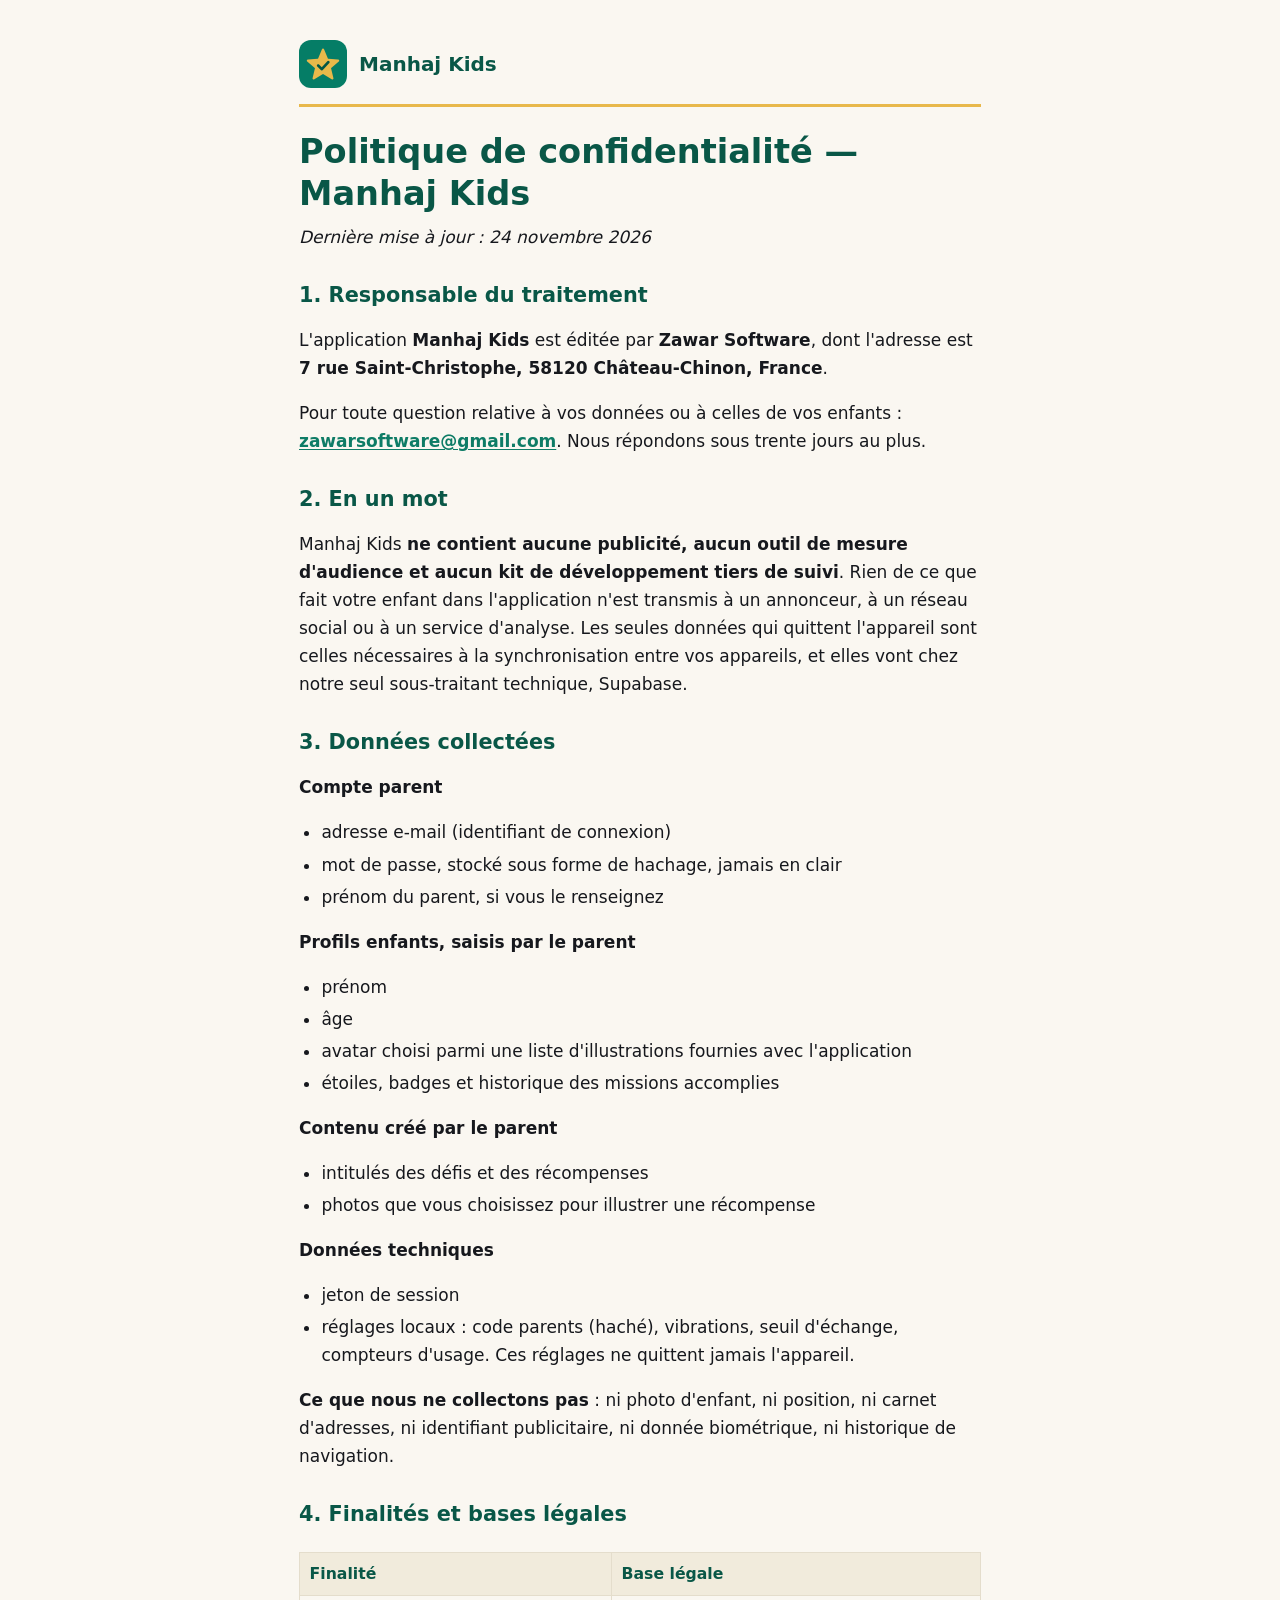
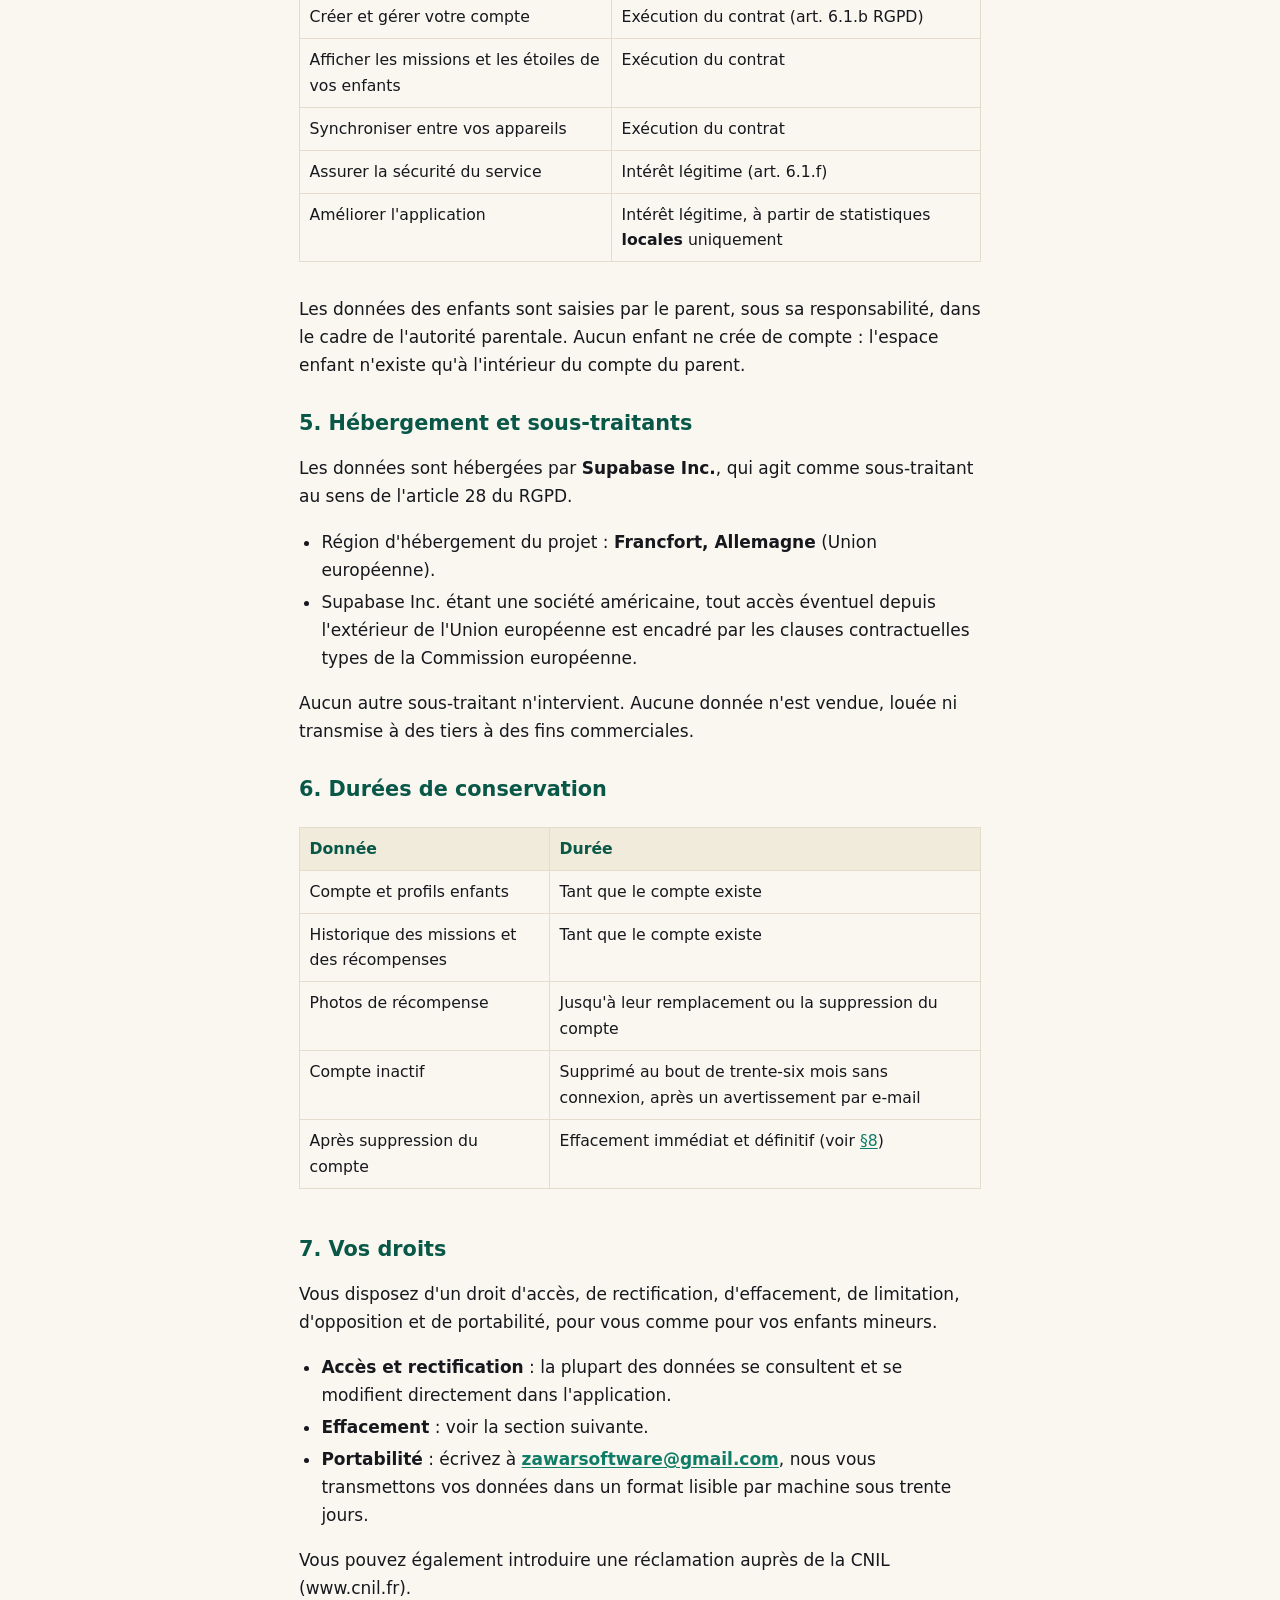
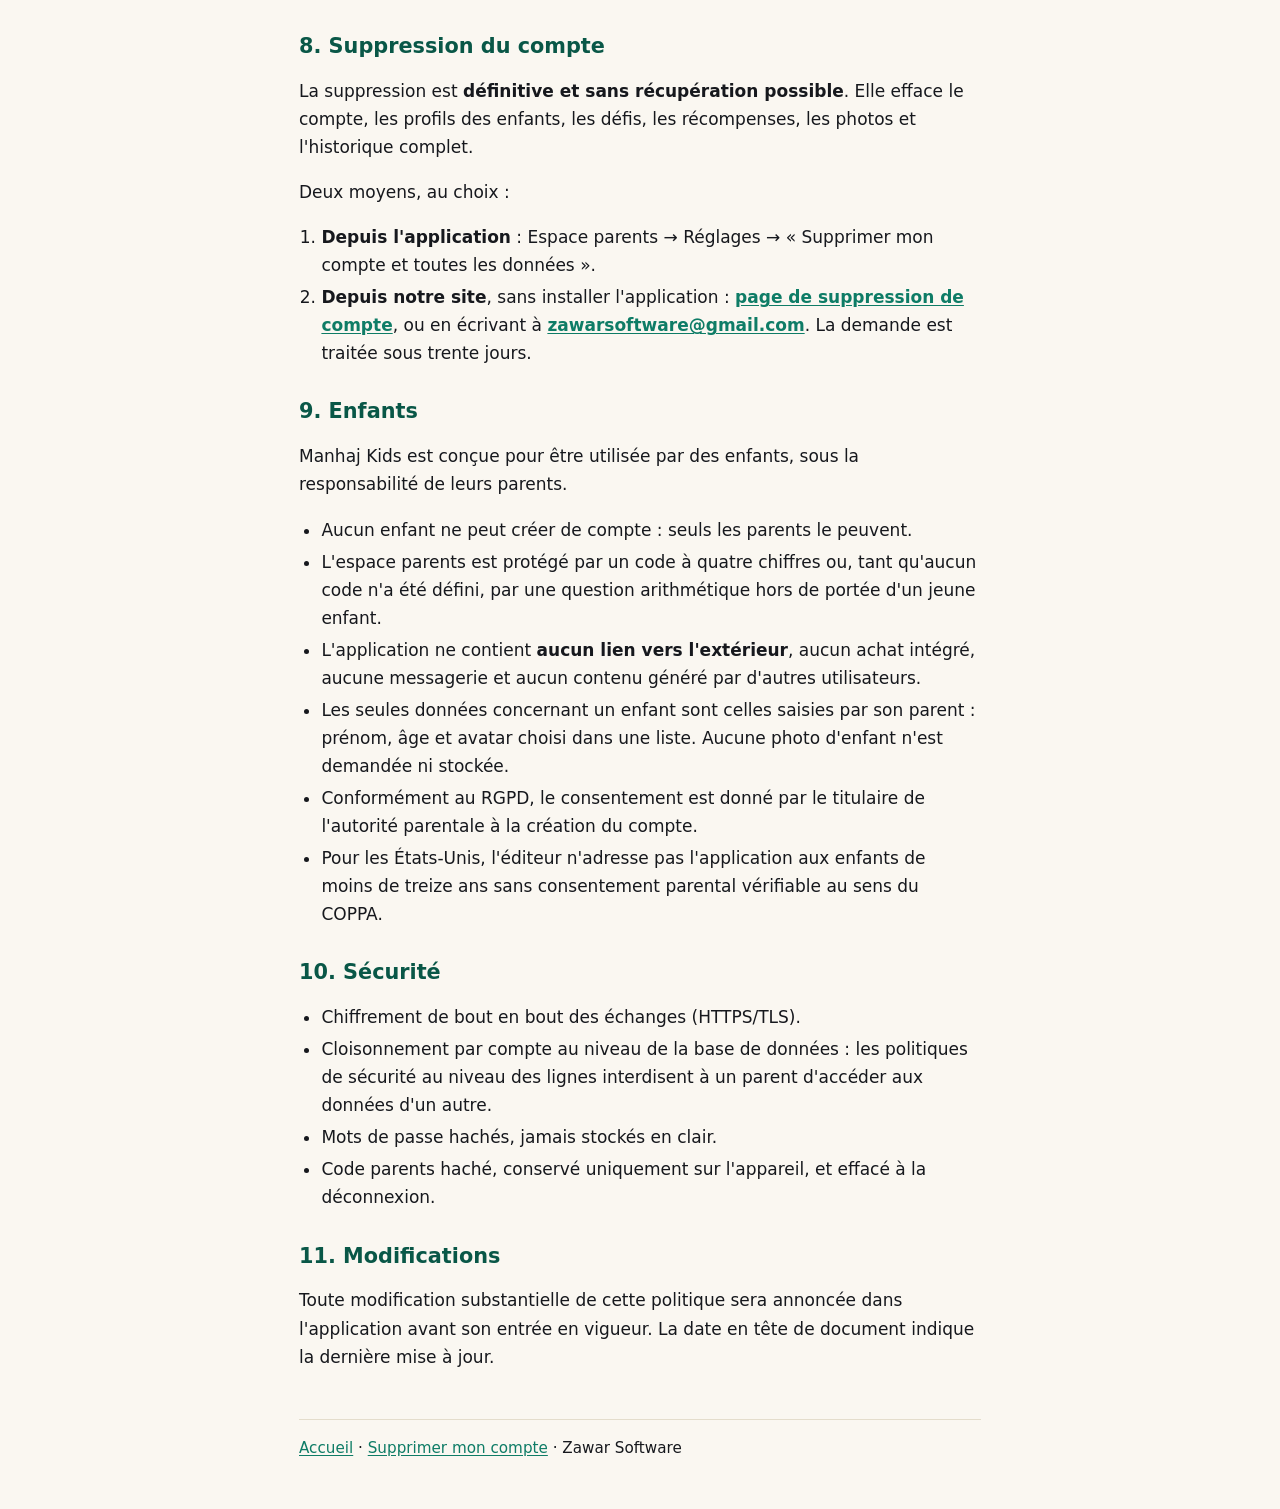
==== confidentialite/index.html @ a99df3a1 "Pages publiques de Manhaj Kids : politique de confidentialite et suppression de compte Co-Authored-B" ====
<!doctype html>
<html lang="fr">
<head>
<meta charset="utf-8">
<meta name="viewport" content="width=device-width, initial-scale=1">
<title>Politique de confidentialité — Manhaj Kids</title>
<meta name="description" content="Politique de confidentialité de l'application Manhaj Kids, éditée par Zawar Software : données collectées, durées de conservation, droits et suppression du compte.">
<link rel="icon" type="image/png" href="../icone.png">
<link rel="stylesheet" href="../style.css">
</head>
<body>
<div class="page">
<header class="site"><img src="../icone.png" alt="" width="48" height="48"><a href="../">Manhaj Kids</a></header>
<main>
<h1>Politique de confidentialité — Manhaj Kids</h1>
<p class="maj">Dernière mise à jour : 24 novembre 2026</p>

<h2>1. Responsable du traitement</h2>
<p>L'application <strong>Manhaj Kids</strong> est éditée par <strong>Zawar Software</strong>, dont l'adresse est <strong>7 rue Saint-Christophe, 58120 Château-Chinon, France</strong>.</p>
<p>Pour toute question relative à vos données ou à celles de vos enfants : <strong><a href="mailto:zawarsoftware@gmail.com">zawarsoftware@gmail.com</a></strong>. Nous répondons sous trente jours au plus.</p>

<h2>2. En un mot</h2>
<p>Manhaj Kids <strong>ne contient aucune publicité, aucun outil de mesure d'audience et aucun kit de développement tiers de suivi</strong>. Rien de ce que fait votre enfant dans l'application n'est transmis à un annonceur, à un réseau social ou à un service d'analyse. Les seules données qui quittent l'appareil sont celles nécessaires à la synchronisation entre vos appareils, et elles vont chez notre seul sous-traitant technique, Supabase.</p>

<h2>3. Données collectées</h2>
<p><strong>Compte parent</strong></p>
<ul>
<li>adresse e-mail (identifiant de connexion)</li>
<li>mot de passe, stocké sous forme de hachage, jamais en clair</li>
<li>prénom du parent, si vous le renseignez</li>
</ul>
<p><strong>Profils enfants, saisis par le parent</strong></p>
<ul>
<li>prénom</li>
<li>âge</li>
<li>avatar choisi parmi une liste d'illustrations fournies avec l'application</li>
<li>étoiles, badges et historique des missions accomplies</li>
</ul>
<p><strong>Contenu créé par le parent</strong></p>
<ul>
<li>intitulés des défis et des récompenses</li>
<li>photos que vous choisissez pour illustrer une récompense</li>
</ul>
<p><strong>Données techniques</strong></p>
<ul>
<li>jeton de session</li>
<li>réglages locaux : code parents (haché), vibrations, seuil d'échange, compteurs d'usage. Ces réglages ne quittent jamais l'appareil.</li>
</ul>
<p><strong>Ce que nous ne collectons pas</strong> : ni photo d'enfant, ni position, ni carnet d'adresses, ni identifiant publicitaire, ni donnée biométrique, ni historique de navigation.</p>

<h2>4. Finalités et bases légales</h2>
<div class="tableau"><table>
<thead><tr><th>Finalité</th><th>Base légale</th></tr></thead>
<tbody>
<tr><td>Créer et gérer votre compte</td><td>Exécution du contrat (art. 6.1.b RGPD)</td></tr>
<tr><td>Afficher les missions et les étoiles de vos enfants</td><td>Exécution du contrat</td></tr>
<tr><td>Synchroniser entre vos appareils</td><td>Exécution du contrat</td></tr>
<tr><td>Assurer la sécurité du service</td><td>Intérêt légitime (art. 6.1.f)</td></tr>
<tr><td>Améliorer l'application</td><td>Intérêt légitime, à partir de statistiques <strong>locales</strong> uniquement</td></tr>
</tbody></table></div>
<p>Les données des enfants sont saisies par le parent, sous sa responsabilité, dans le cadre de l'autorité parentale. Aucun enfant ne crée de compte : l'espace enfant n'existe qu'à l'intérieur du compte du parent.</p>

<h2>5. Hébergement et sous-traitants</h2>
<p>Les données sont hébergées par <strong>Supabase Inc.</strong>, qui agit comme sous-traitant au sens de l'article 28 du RGPD.</p>
<ul>
<li>Région d'hébergement du projet : <strong>Francfort, Allemagne</strong> (Union européenne).</li>
<li>Supabase Inc. étant une société américaine, tout accès éventuel depuis l'extérieur de l'Union européenne est encadré par les clauses contractuelles types de la Commission européenne.</li>
</ul>
<p>Aucun autre sous-traitant n'intervient. Aucune donnée n'est vendue, louée ni transmise à des tiers à des fins commerciales.</p>

<h2>6. Durées de conservation</h2>
<div class="tableau"><table>
<thead><tr><th>Donnée</th><th>Durée</th></tr></thead>
<tbody>
<tr><td>Compte et profils enfants</td><td>Tant que le compte existe</td></tr>
<tr><td>Historique des missions et des récompenses</td><td>Tant que le compte existe</td></tr>
<tr><td>Photos de récompense</td><td>Jusqu'à leur remplacement ou la suppression du compte</td></tr>
<tr><td>Compte inactif</td><td>Supprimé au bout de trente-six mois sans connexion, après un avertissement par e-mail</td></tr>
<tr><td>Après suppression du compte</td><td>Effacement immédiat et définitif (voir <a href="#suppression">§8</a>)</td></tr>
</tbody></table></div>

<h2>7. Vos droits</h2>
<p>Vous disposez d'un droit d'accès, de rectification, d'effacement, de limitation, d'opposition et de portabilité, pour vous comme pour vos enfants mineurs.</p>
<ul>
<li><strong>Accès et rectification</strong> : la plupart des données se consultent et se modifient directement dans l'application.</li>
<li><strong>Effacement</strong> : voir la section suivante.</li>
<li><strong>Portabilité</strong> : écrivez à <strong><a href="mailto:zawarsoftware@gmail.com">zawarsoftware@gmail.com</a></strong>, nous vous transmettons vos données dans un format lisible par machine sous trente jours.</li>
</ul>
<p>Vous pouvez également introduire une réclamation auprès de la CNIL (www.cnil.fr).</p>

<h2 id="suppression">8. Suppression du compte</h2>
<p>La suppression est <strong>définitive et sans récupération possible</strong>. Elle efface le compte, les profils des enfants, les défis, les récompenses, les photos et l'historique complet.</p>
<p>Deux moyens, au choix :</p>
<ol>
<li><strong>Depuis l'application</strong> : Espace parents → Réglages → « Supprimer mon compte et toutes les données ».</li>
<li><strong>Depuis notre site</strong>, sans installer l'application : <strong><a href="../supprimer-mon-compte/">page de suppression de compte</a></strong>, ou en écrivant à <strong><a href="mailto:zawarsoftware@gmail.com">zawarsoftware@gmail.com</a></strong>. La demande est traitée sous trente jours.</li>
</ol>

<h2>9. Enfants</h2>
<p>Manhaj Kids est conçue pour être utilisée par des enfants, sous la responsabilité de leurs parents.</p>
<ul>
<li>Aucun enfant ne peut créer de compte : seuls les parents le peuvent.</li>
<li>L'espace parents est protégé par un code à quatre chiffres ou, tant qu'aucun code n'a été défini, par une question arithmétique hors de portée d'un jeune enfant.</li>
<li>L'application ne contient <strong>aucun lien vers l'extérieur</strong>, aucun achat intégré, aucune messagerie et aucun contenu généré par d'autres utilisateurs.</li>
<li>Les seules données concernant un enfant sont celles saisies par son parent : prénom, âge et avatar choisi dans une liste. Aucune photo d'enfant n'est demandée ni stockée.</li>
<li>Conformément au RGPD, le consentement est donné par le titulaire de l'autorité parentale à la création du compte.</li>
<li>Pour les États-Unis, l'éditeur n'adresse pas l'application aux enfants de moins de treize ans sans consentement parental vérifiable au sens du COPPA.</li>
</ul>

<h2>10. Sécurité</h2>
<ul>
<li>Chiffrement de bout en bout des échanges (HTTPS/TLS).</li>
<li>Cloisonnement par compte au niveau de la base de données : les politiques de sécurité au niveau des lignes interdisent à un parent d'accéder aux données d'un autre.</li>
<li>Mots de passe hachés, jamais stockés en clair.</li>
<li>Code parents haché, conservé uniquement sur l'appareil, et effacé à la déconnexion.</li>
</ul>

<h2>11. Modifications</h2>
<p>Toute modification substantielle de cette politique sera annoncée dans l'application avant son entrée en vigueur. La date en tête de document indique la dernière mise à jour.</p>
</main>
<footer><a href="../">Accueil</a> · <a href="../supprimer-mon-compte/">Supprimer mon compte</a> · Zawar Software</footer>
</div>
</body>
</html>
---- style.css ----
:root{--papier:#FAF7F1;--texte:#16181D;--emeraude:#0E7C66;--emeraude-fonce:#095747;--or:#E8B84B;--filet:#E4DDCC}
*{box-sizing:border-box}
html{-webkit-text-size-adjust:100%}
body{margin:0;background:var(--papier);color:var(--texte);font:1.0625rem/1.65 system-ui,-apple-system,"Segoe UI",Roboto,sans-serif}
.page{max-width:42em;margin:0 auto;padding:1.5rem 16px 3rem}
header.site{display:flex;align-items:center;gap:.75rem;padding-bottom:1rem;border-bottom:3px solid var(--or);margin-bottom:1.5rem}
header.site img{width:48px;height:48px;border-radius:12px}
header.site a{color:var(--emeraude-fonce);font-weight:700;font-size:1.25rem;text-decoration:none}
h1,h2,h3{color:var(--emeraude-fonce);line-height:1.25}
h1{font-size:1.75rem;margin:0 0 .5rem}
h2{font-size:1.3rem;margin:2rem 0 .5rem}
a{color:var(--emeraude);text-decoration:underline;text-underline-offset:2px}
a:hover,a:focus{color:var(--emeraude-fonce)}
a:focus-visible{outline:3px solid var(--or);outline-offset:2px}
.maj{font-style:italic;margin:0 0 1rem}
ul,ol{padding-left:1.4rem}
li{margin:.25rem 0}
table{border-collapse:collapse;width:100%;margin:1rem 0;font-size:.98rem}
th,td{border:1px solid var(--filet);padding:.5rem .6rem;text-align:left;vertical-align:top}
th{background:#F1EBDC;color:var(--emeraude-fonce)}
.tableau{overflow-x:auto}
.cartes{display:grid;gap:.75rem;margin:1.5rem 0;padding:0;list-style:none}
.cartes a{display:block;padding:1rem;border:1px solid var(--filet);border-left:6px solid var(--or);border-radius:10px;background:#fff;font-weight:600;text-decoration:none}
.bouton{display:inline-block;padding:.7rem 1.1rem;border-radius:10px;background:var(--emeraude-fonce);color:#fff;font-weight:700;text-decoration:none}
.bouton:hover,.bouton:focus{background:var(--emeraude);color:#fff}
.encadre{border-left:6px solid var(--or);background:#fff;padding:.75rem 1rem;border-radius:0 10px 10px 0;margin:1rem 0}
footer{margin-top:3rem;padding-top:1rem;border-top:1px solid var(--filet);font-size:.95rem}
@media(min-width:640px){.page{padding-top:2.5rem}h1{font-size:2.1rem}}
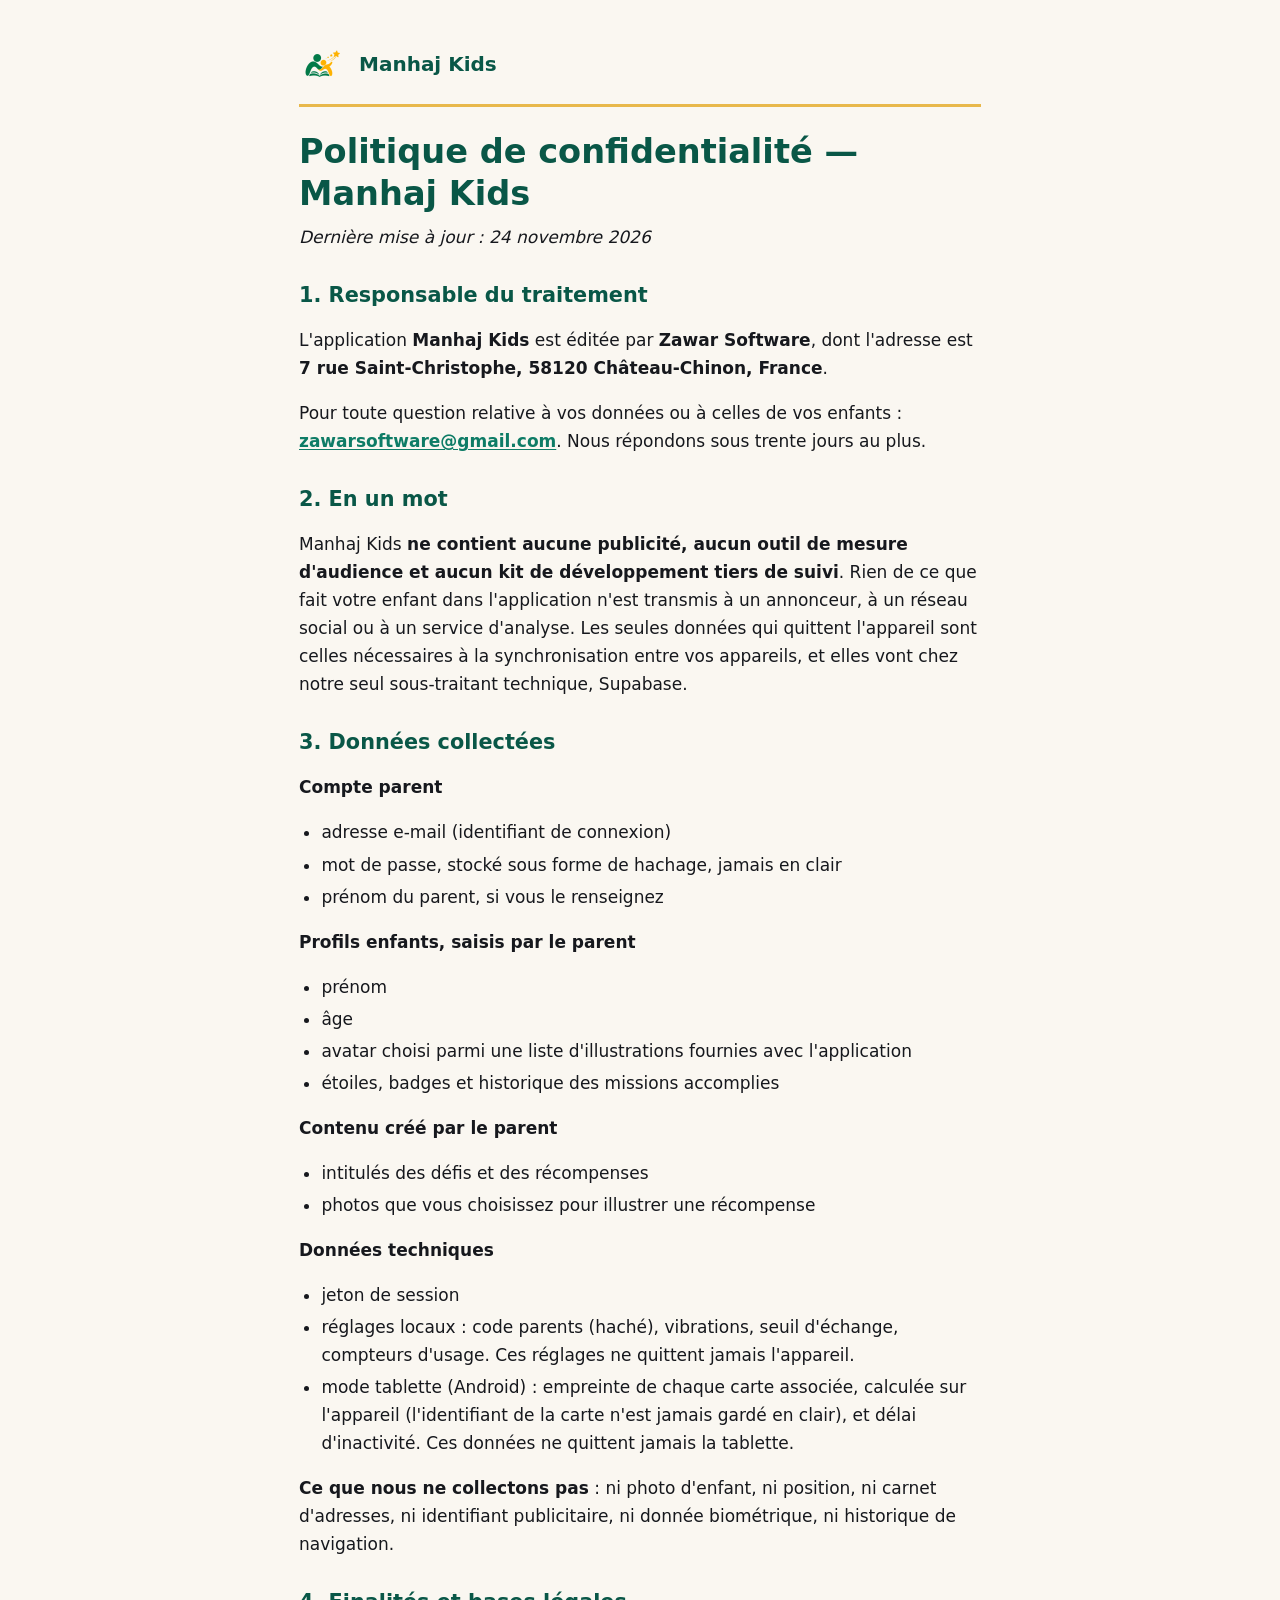
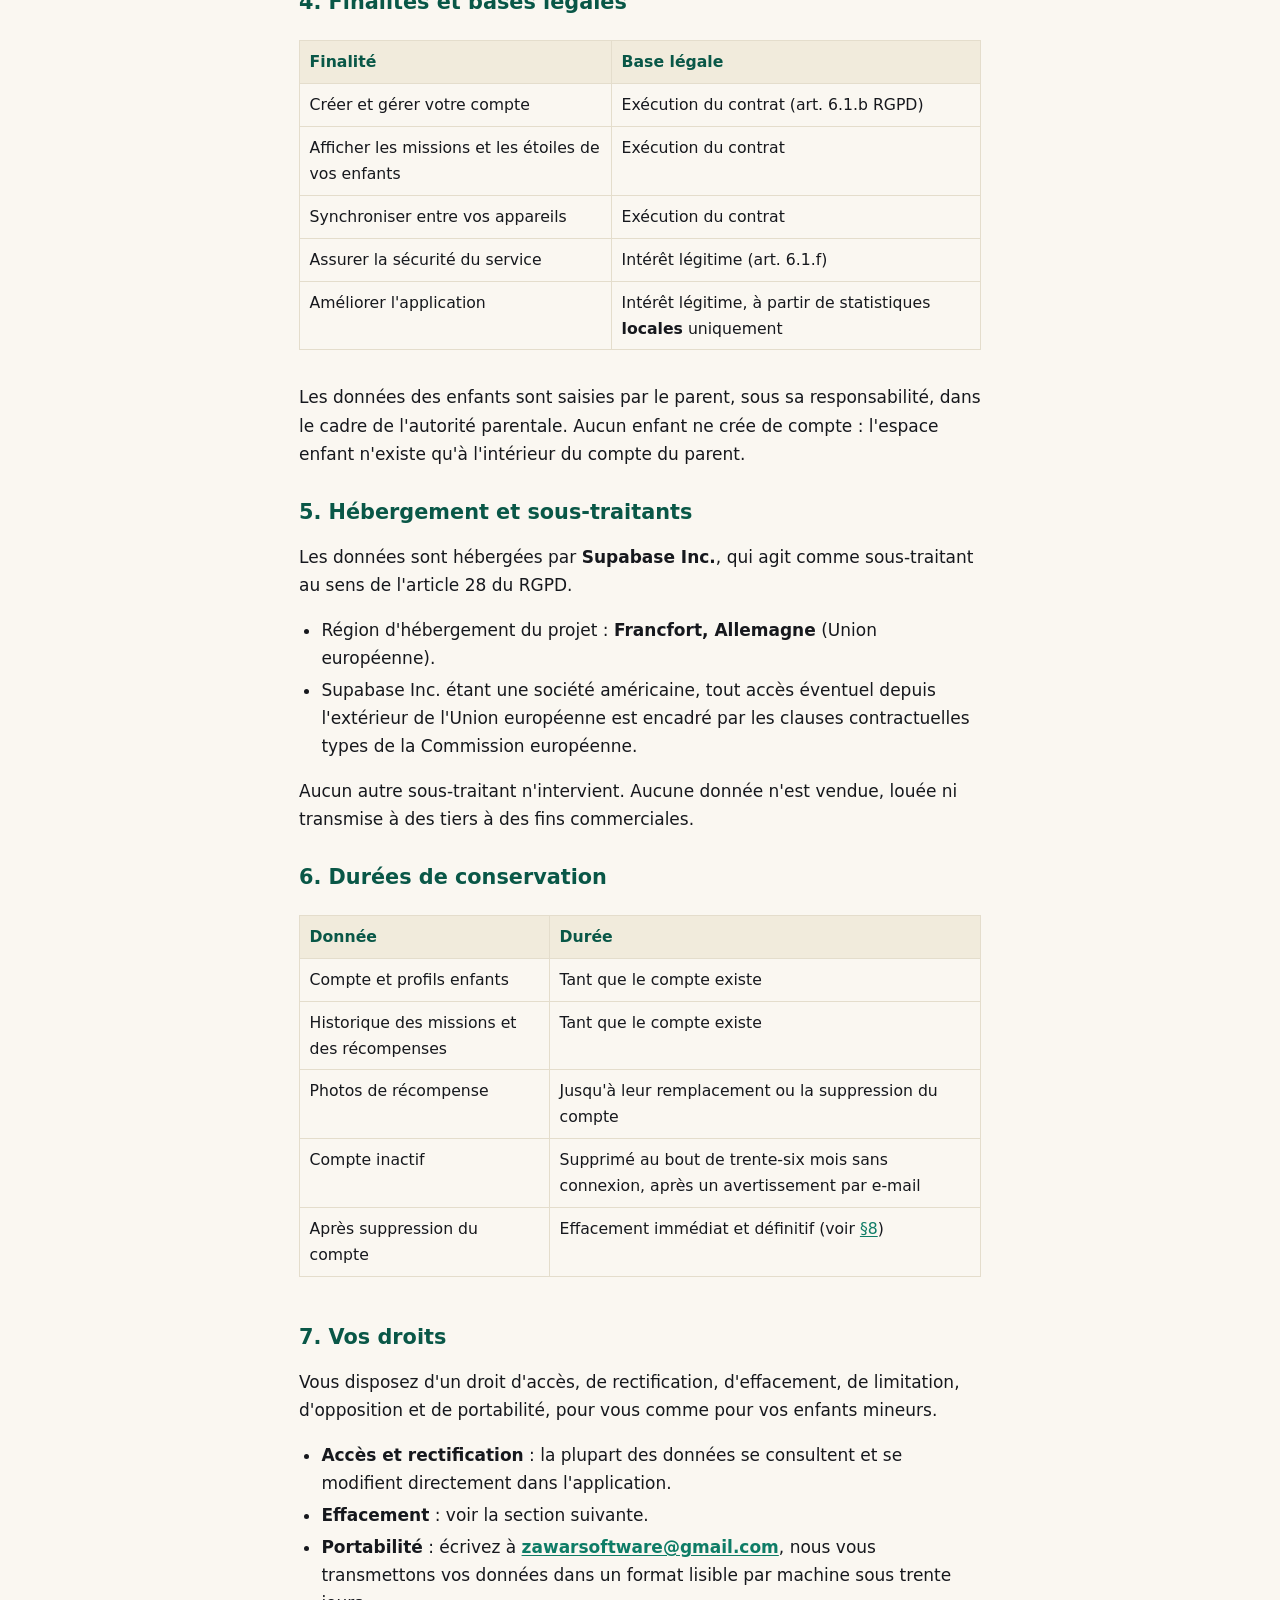
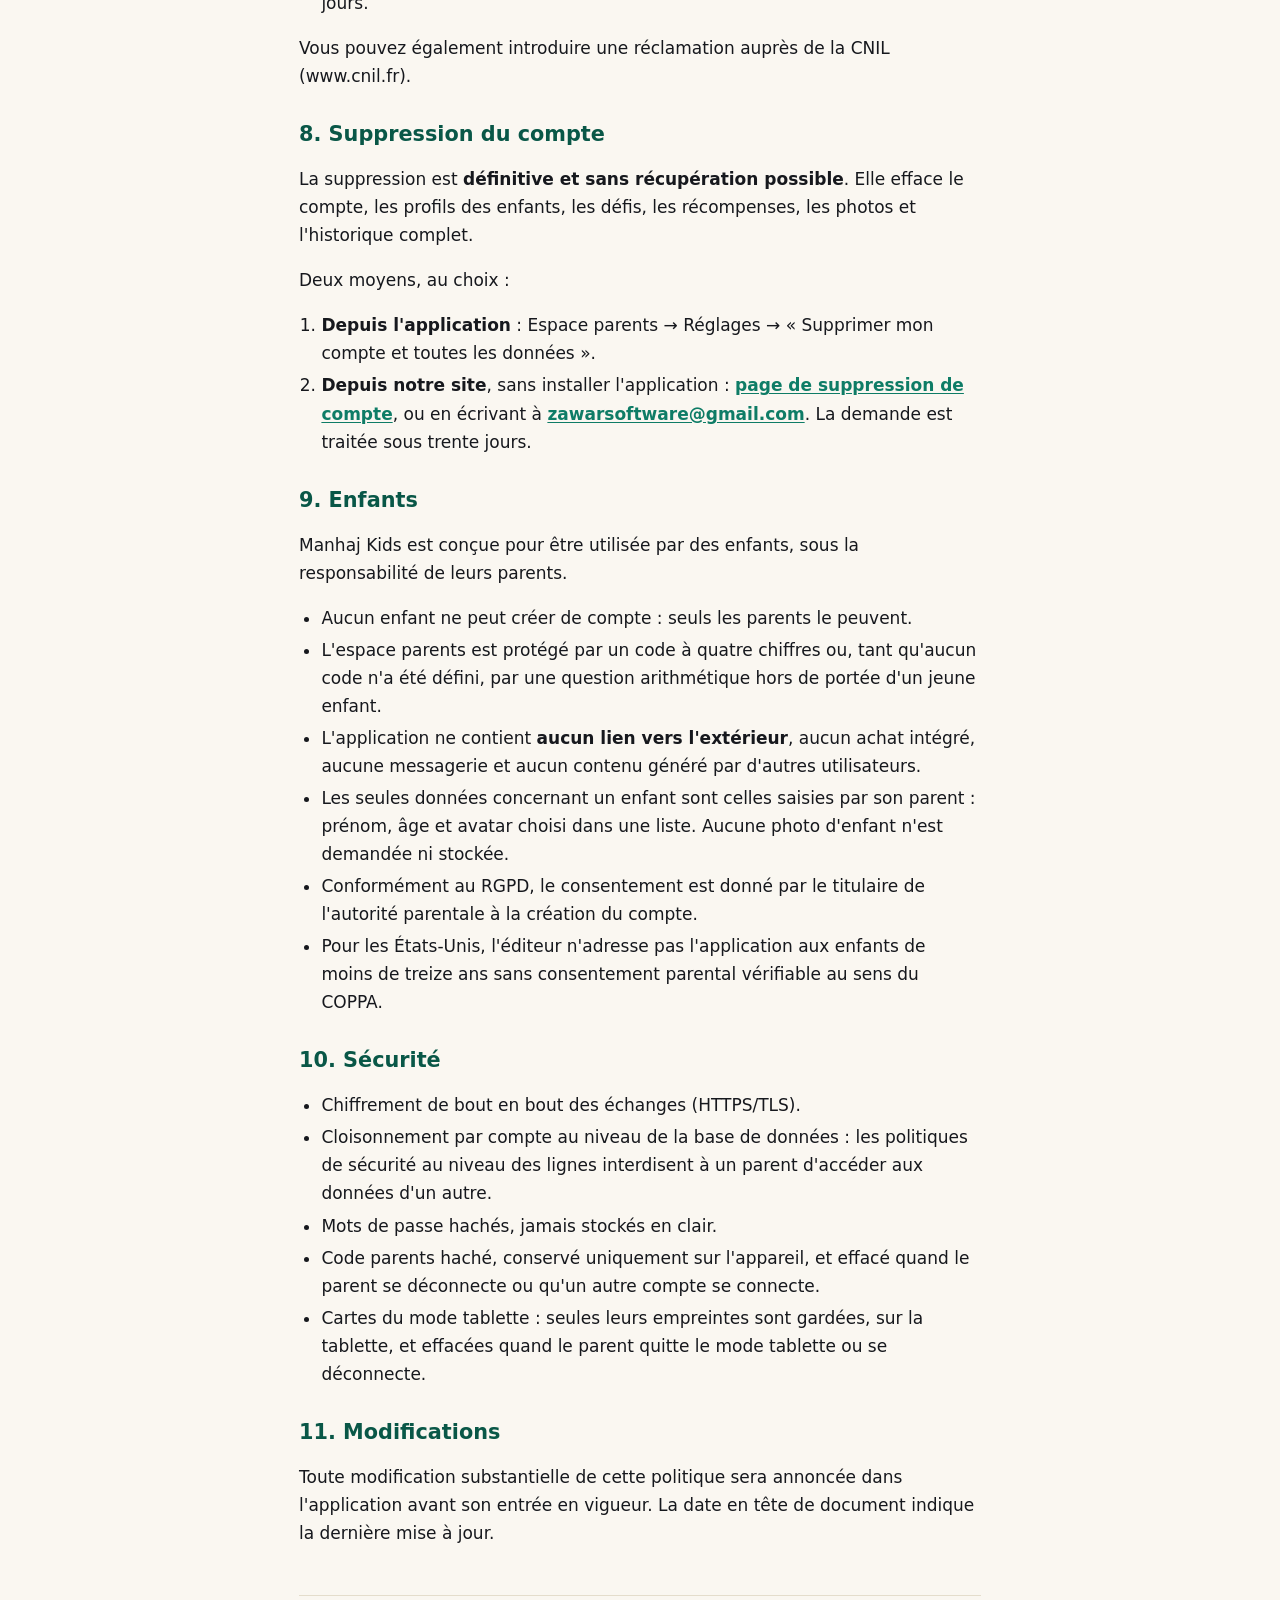
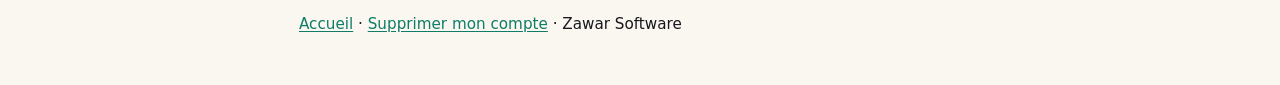
==== commit 6fa8954f: "La politique dit que les cartes du mode tablette restent sur la tablette Co-Authored-By: Claude Opus" ====
--- a/confidentialite/index.html
+++ b/confidentialite/index.html
@@ -45,6 +45,7 @@
 <ul>
 <li>jeton de session</li>
 <li>réglages locaux : code parents (haché), vibrations, seuil d'échange, compteurs d'usage. Ces réglages ne quittent jamais l'appareil.</li>
+<li>mode tablette (Android) : empreinte de chaque carte associée, calculée sur l'appareil (l'identifiant de la carte n'est jamais gardé en clair), et délai d'inactivité. Ces données ne quittent jamais la tablette.</li>
 </ul>
 <p><strong>Ce que nous ne collectons pas</strong> : ni photo d'enfant, ni position, ni carnet d'adresses, ni identifiant publicitaire, ni donnée biométrique, ni historique de navigation.</p>
 
@@ -112,7 +113,8 @@
 <li>Chiffrement de bout en bout des échanges (HTTPS/TLS).</li>
 <li>Cloisonnement par compte au niveau de la base de données : les politiques de sécurité au niveau des lignes interdisent à un parent d'accéder aux données d'un autre.</li>
 <li>Mots de passe hachés, jamais stockés en clair.</li>
-<li>Code parents haché, conservé uniquement sur l'appareil, et effacé à la déconnexion.</li>
+<li>Code parents haché, conservé uniquement sur l'appareil, et effacé quand le parent se déconnecte ou qu'un autre compte se connecte.</li>
+<li>Cartes du mode tablette : seules leurs empreintes sont gardées, sur la tablette, et effacées quand le parent quitte le mode tablette ou se déconnecte.</li>
 </ul>
 
 <h2>11. Modifications</h2>
--- a/style.css
+++ b/style.css
@@ -8,6 +8,8 @@
 header.site a{color:var(--emeraude-fonce);font-weight:700;font-size:1.25rem;text-decoration:none}
 h1,h2,h3{color:var(--emeraude-fonce);line-height:1.25}
 h1{font-size:1.75rem;margin:0 0 .5rem}
+h1.logo{margin:.5rem 0 1.25rem}
+h1.logo img{display:block;width:min(300px,80%);height:auto}
 h2{font-size:1.3rem;margin:2rem 0 .5rem}
 a{color:var(--emeraude);text-decoration:underline;text-underline-offset:2px}
 a:hover,a:focus{color:var(--emeraude-fonce)}
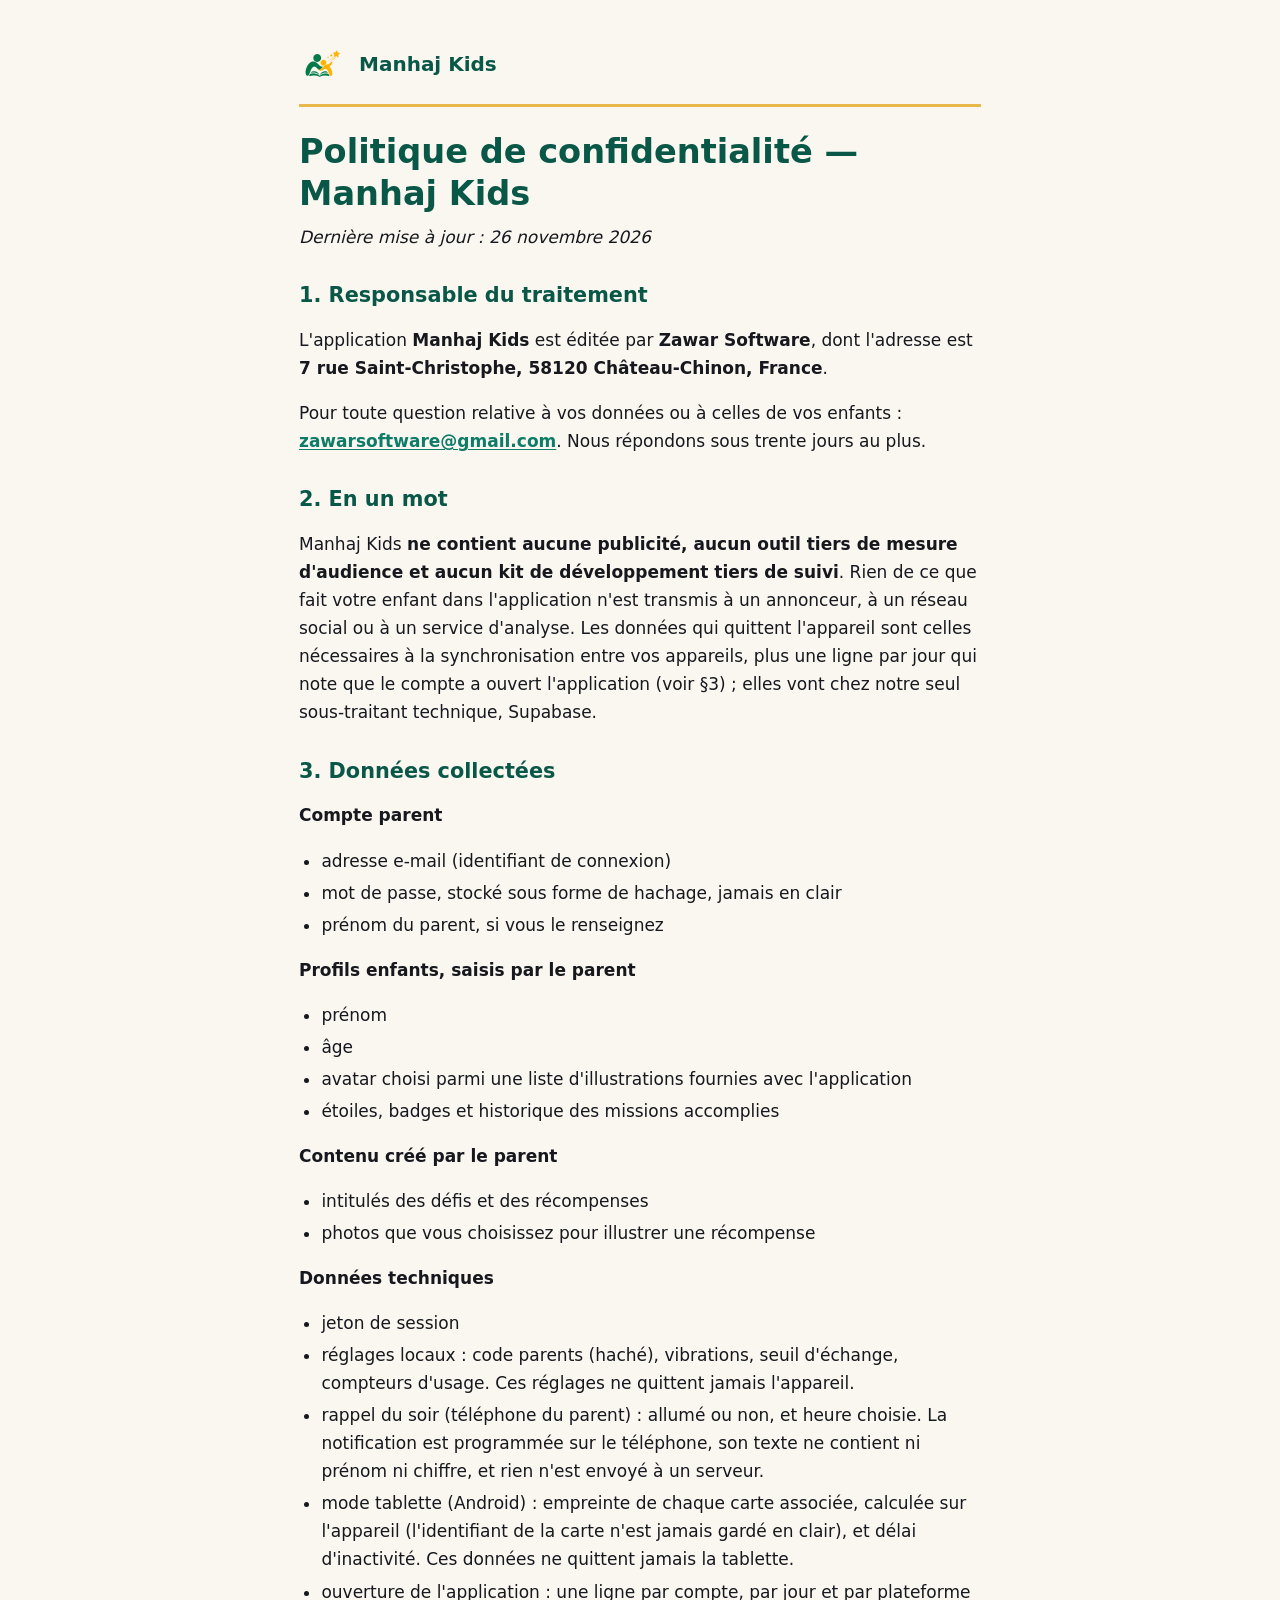
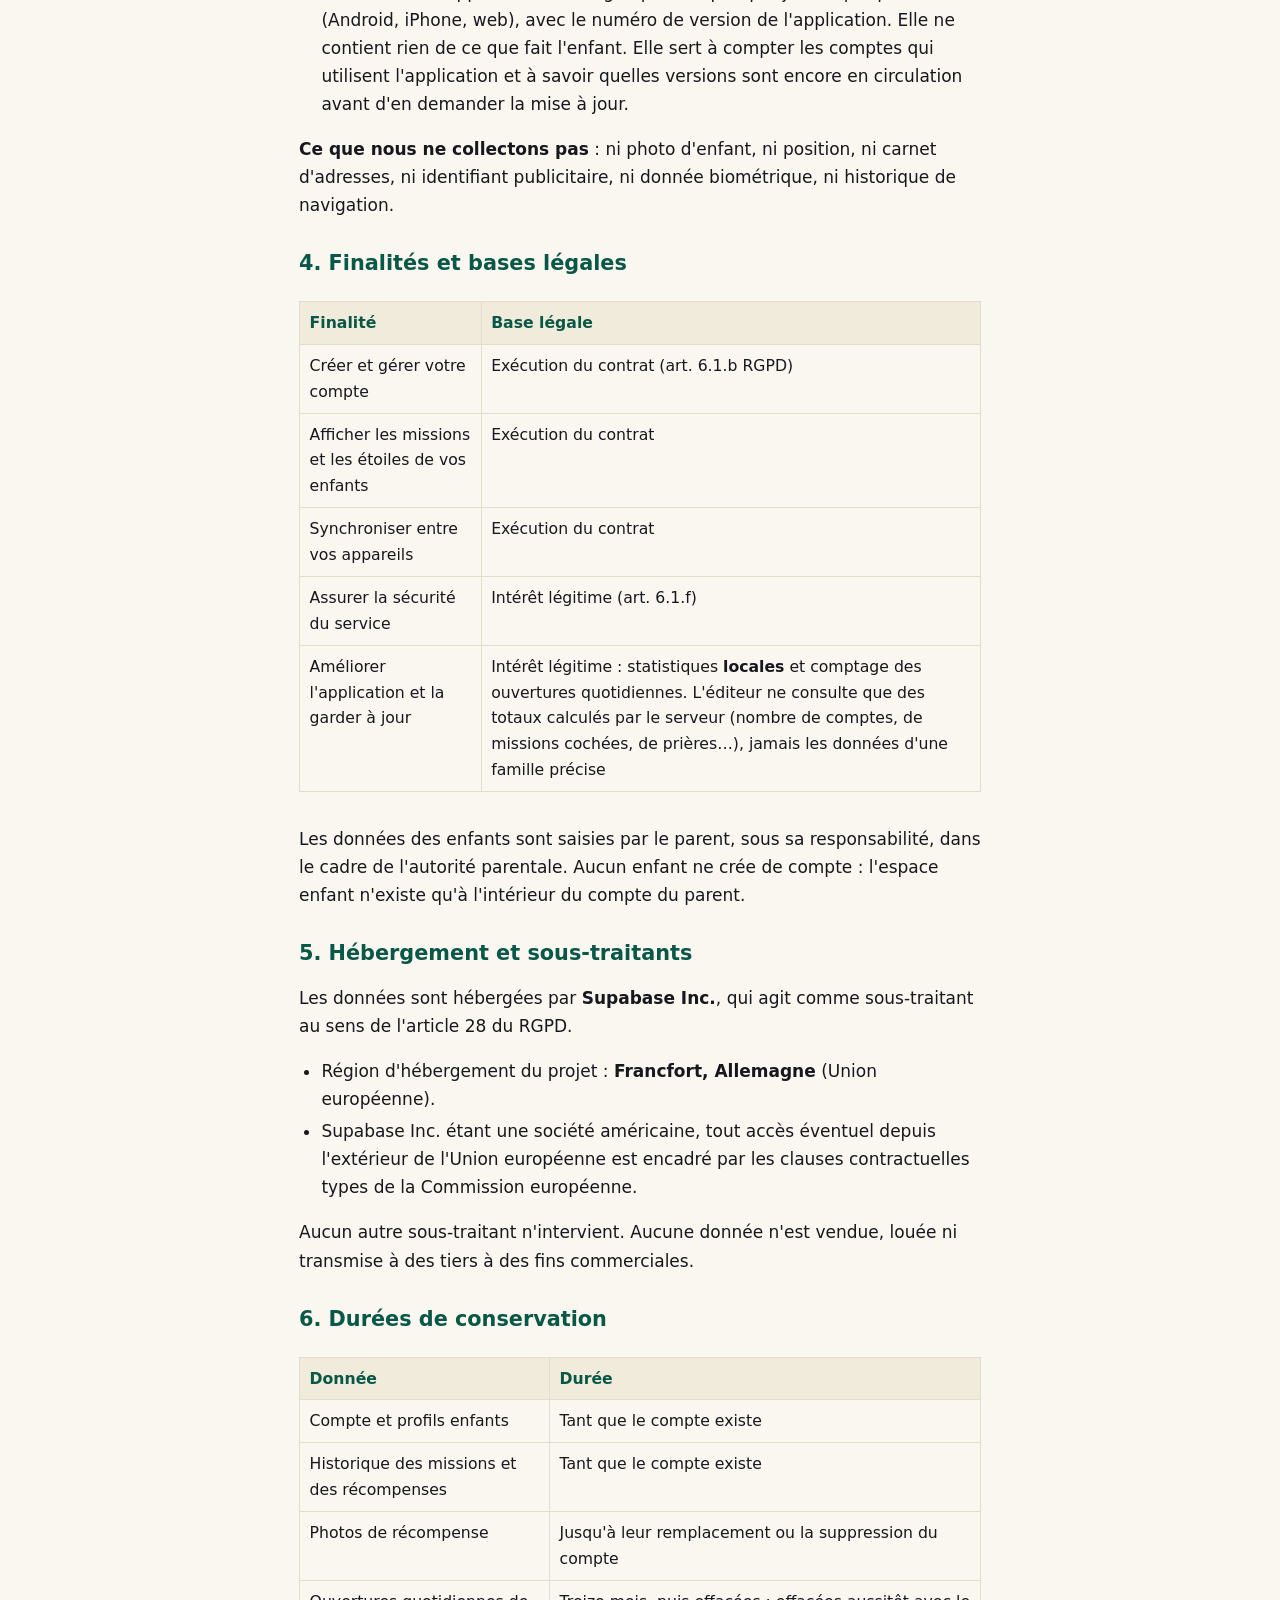
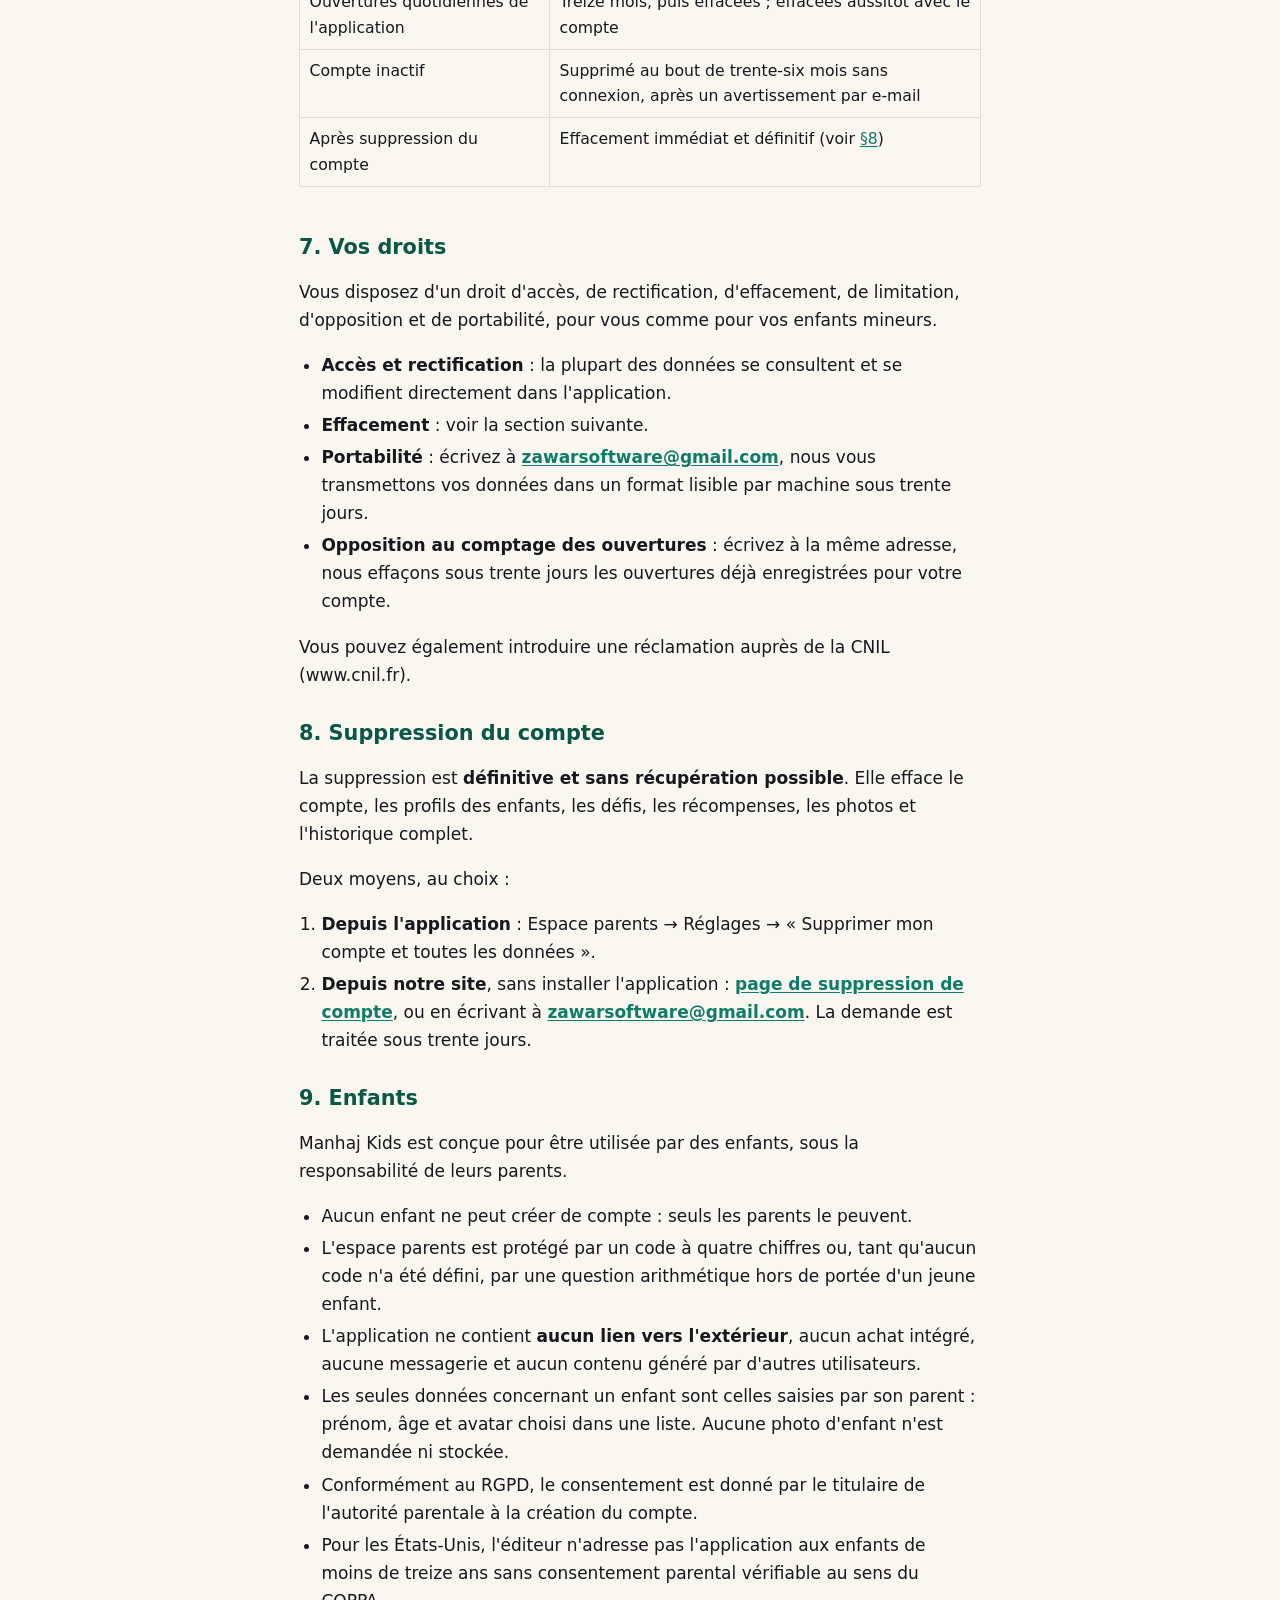
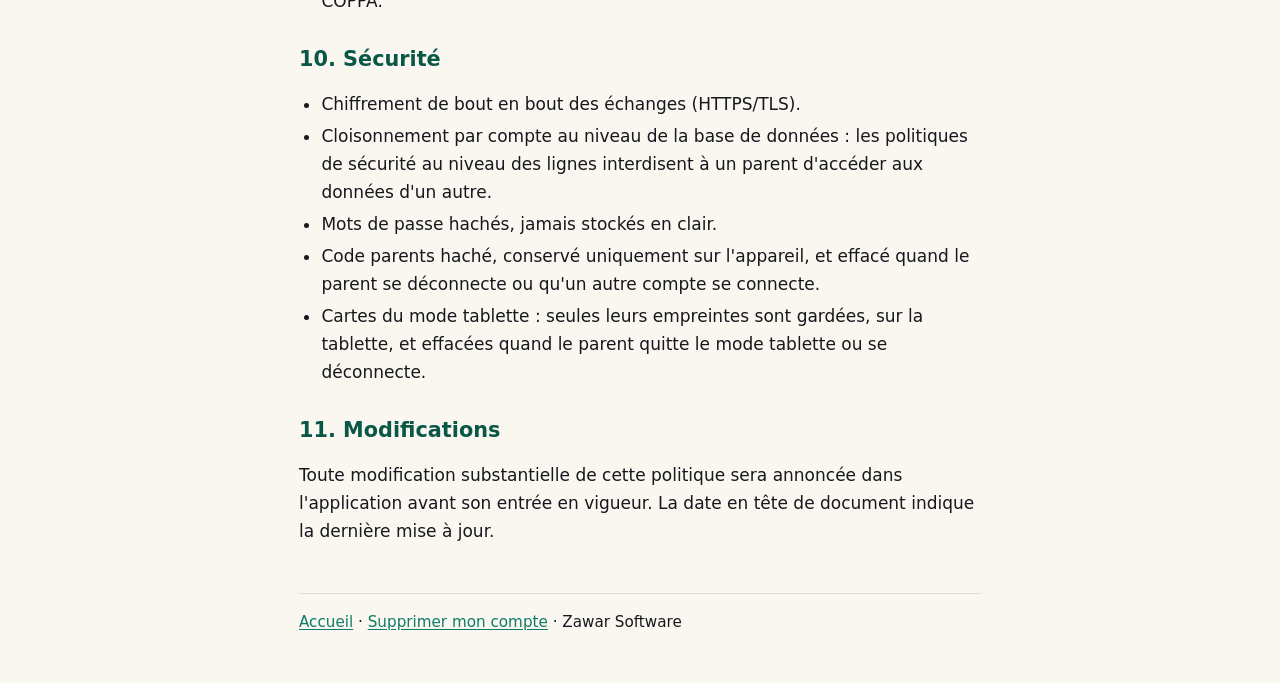
==== commit 99435576: "La politique en ligne dit que l'app note chaque jour son ouverture, et comment s'y opposer Co-Author" ====
--- a/confidentialite/index.html
+++ b/confidentialite/index.html
@@ -13,14 +13,14 @@
 <header class="site"><img src="../icone.png" alt="" width="48" height="48"><a href="../">Manhaj Kids</a></header>
 <main>
 <h1>Politique de confidentialité — Manhaj Kids</h1>
-<p class="maj">Dernière mise à jour : 24 novembre 2026</p>
+<p class="maj">Dernière mise à jour : 26 novembre 2026</p>
 
 <h2>1. Responsable du traitement</h2>
 <p>L'application <strong>Manhaj Kids</strong> est éditée par <strong>Zawar Software</strong>, dont l'adresse est <strong>7 rue Saint-Christophe, 58120 Château-Chinon, France</strong>.</p>
 <p>Pour toute question relative à vos données ou à celles de vos enfants : <strong><a href="mailto:zawarsoftware@gmail.com">zawarsoftware@gmail.com</a></strong>. Nous répondons sous trente jours au plus.</p>
 
 <h2>2. En un mot</h2>
-<p>Manhaj Kids <strong>ne contient aucune publicité, aucun outil de mesure d'audience et aucun kit de développement tiers de suivi</strong>. Rien de ce que fait votre enfant dans l'application n'est transmis à un annonceur, à un réseau social ou à un service d'analyse. Les seules données qui quittent l'appareil sont celles nécessaires à la synchronisation entre vos appareils, et elles vont chez notre seul sous-traitant technique, Supabase.</p>
+<p>Manhaj Kids <strong>ne contient aucune publicité, aucun outil tiers de mesure d'audience et aucun kit de développement tiers de suivi</strong>. Rien de ce que fait votre enfant dans l'application n'est transmis à un annonceur, à un réseau social ou à un service d'analyse. Les données qui quittent l'appareil sont celles nécessaires à la synchronisation entre vos appareils, plus une ligne par jour qui note que le compte a ouvert l'application (voir §3) ; elles vont chez notre seul sous-traitant technique, Supabase.</p>
 
 <h2>3. Données collectées</h2>
 <p><strong>Compte parent</strong></p>
@@ -45,7 +45,9 @@
 <ul>
 <li>jeton de session</li>
 <li>réglages locaux : code parents (haché), vibrations, seuil d'échange, compteurs d'usage. Ces réglages ne quittent jamais l'appareil.</li>
+<li>rappel du soir (téléphone du parent) : allumé ou non, et heure choisie. La notification est programmée sur le téléphone, son texte ne contient ni prénom ni chiffre, et rien n'est envoyé à un serveur.</li>
 <li>mode tablette (Android) : empreinte de chaque carte associée, calculée sur l'appareil (l'identifiant de la carte n'est jamais gardé en clair), et délai d'inactivité. Ces données ne quittent jamais la tablette.</li>
+<li>ouverture de l'application : une ligne par compte, par jour et par plateforme (Android, iPhone, web), avec le numéro de version de l'application. Elle ne contient rien de ce que fait l'enfant. Elle sert à compter les comptes qui utilisent l'application et à savoir quelles versions sont encore en circulation avant d'en demander la mise à jour.</li>
 </ul>
 <p><strong>Ce que nous ne collectons pas</strong> : ni photo d'enfant, ni position, ni carnet d'adresses, ni identifiant publicitaire, ni donnée biométrique, ni historique de navigation.</p>
 
@@ -57,7 +59,7 @@
 <tr><td>Afficher les missions et les étoiles de vos enfants</td><td>Exécution du contrat</td></tr>
 <tr><td>Synchroniser entre vos appareils</td><td>Exécution du contrat</td></tr>
 <tr><td>Assurer la sécurité du service</td><td>Intérêt légitime (art. 6.1.f)</td></tr>
-<tr><td>Améliorer l'application</td><td>Intérêt légitime, à partir de statistiques <strong>locales</strong> uniquement</td></tr>
+<tr><td>Améliorer l'application et la garder à jour</td><td>Intérêt légitime : statistiques <strong>locales</strong> et comptage des ouvertures quotidiennes. L'éditeur ne consulte que des totaux calculés par le serveur (nombre de comptes, de missions cochées, de prières…), jamais les données d'une famille précise</td></tr>
 </tbody></table></div>
 <p>Les données des enfants sont saisies par le parent, sous sa responsabilité, dans le cadre de l'autorité parentale. Aucun enfant ne crée de compte : l'espace enfant n'existe qu'à l'intérieur du compte du parent.</p>
 
@@ -76,6 +78,7 @@
 <tr><td>Compte et profils enfants</td><td>Tant que le compte existe</td></tr>
 <tr><td>Historique des missions et des récompenses</td><td>Tant que le compte existe</td></tr>
 <tr><td>Photos de récompense</td><td>Jusqu'à leur remplacement ou la suppression du compte</td></tr>
+<tr><td>Ouvertures quotidiennes de l'application</td><td>Treize mois, puis effacées ; effacées aussitôt avec le compte</td></tr>
 <tr><td>Compte inactif</td><td>Supprimé au bout de trente-six mois sans connexion, après un avertissement par e-mail</td></tr>
 <tr><td>Après suppression du compte</td><td>Effacement immédiat et définitif (voir <a href="#suppression">§8</a>)</td></tr>
 </tbody></table></div>
@@ -86,6 +89,7 @@
 <li><strong>Accès et rectification</strong> : la plupart des données se consultent et se modifient directement dans l'application.</li>
 <li><strong>Effacement</strong> : voir la section suivante.</li>
 <li><strong>Portabilité</strong> : écrivez à <strong><a href="mailto:zawarsoftware@gmail.com">zawarsoftware@gmail.com</a></strong>, nous vous transmettons vos données dans un format lisible par machine sous trente jours.</li>
+<li><strong>Opposition au comptage des ouvertures</strong> : écrivez à la même adresse, nous effaçons sous trente jours les ouvertures déjà enregistrées pour votre compte.</li>
 </ul>
 <p>Vous pouvez également introduire une réclamation auprès de la CNIL (www.cnil.fr).</p>
 
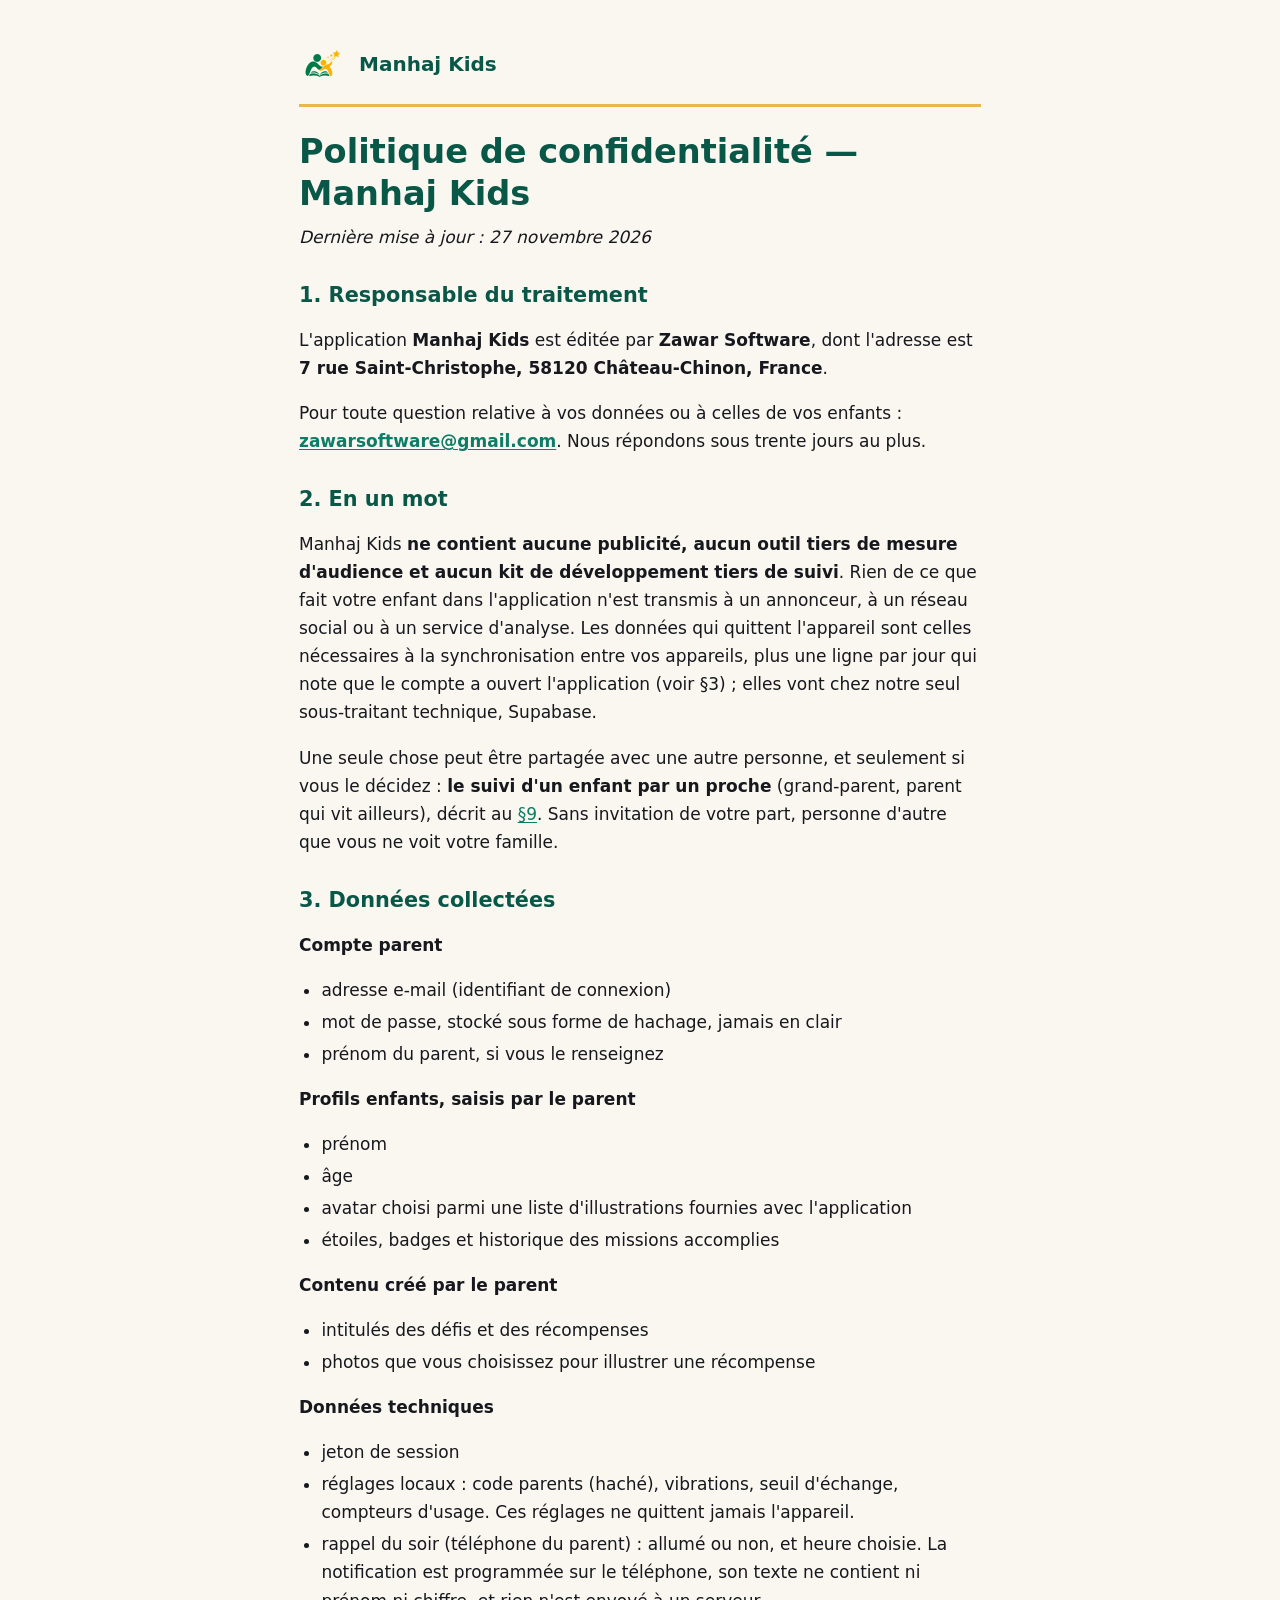
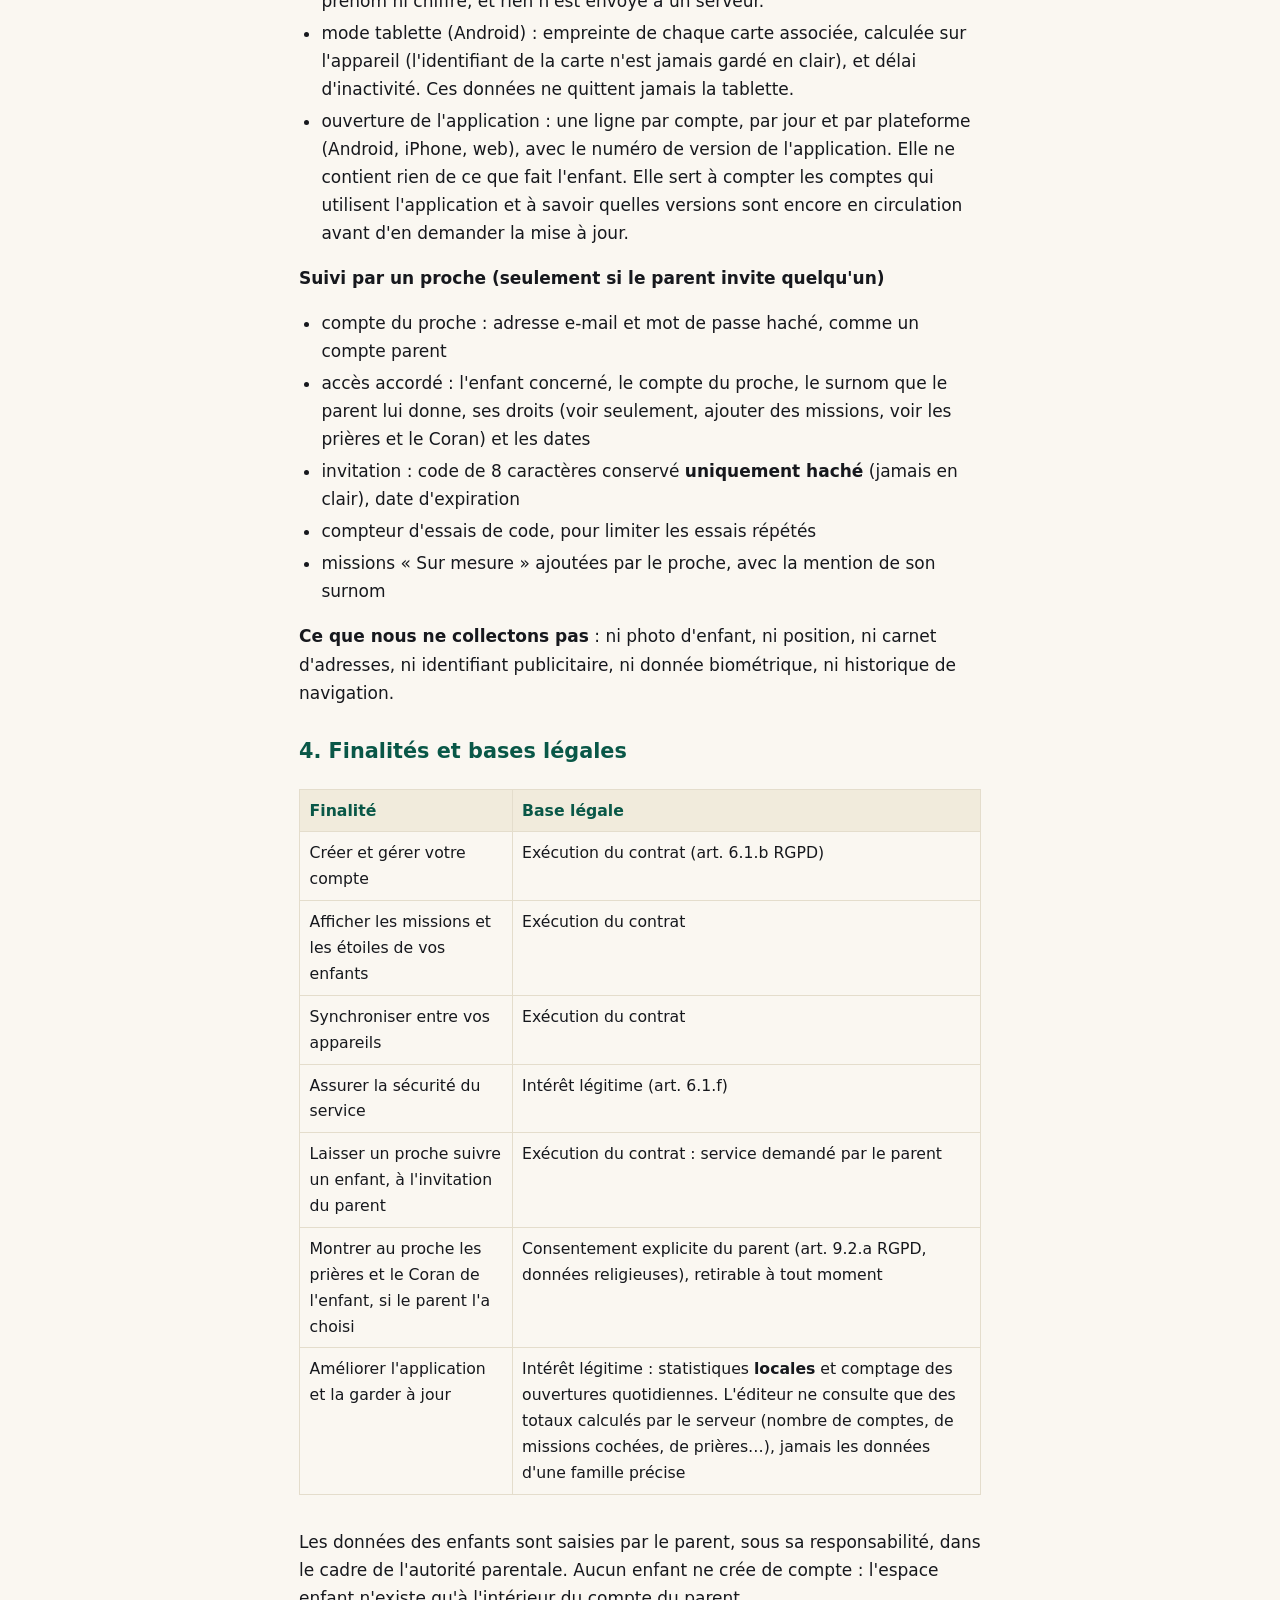
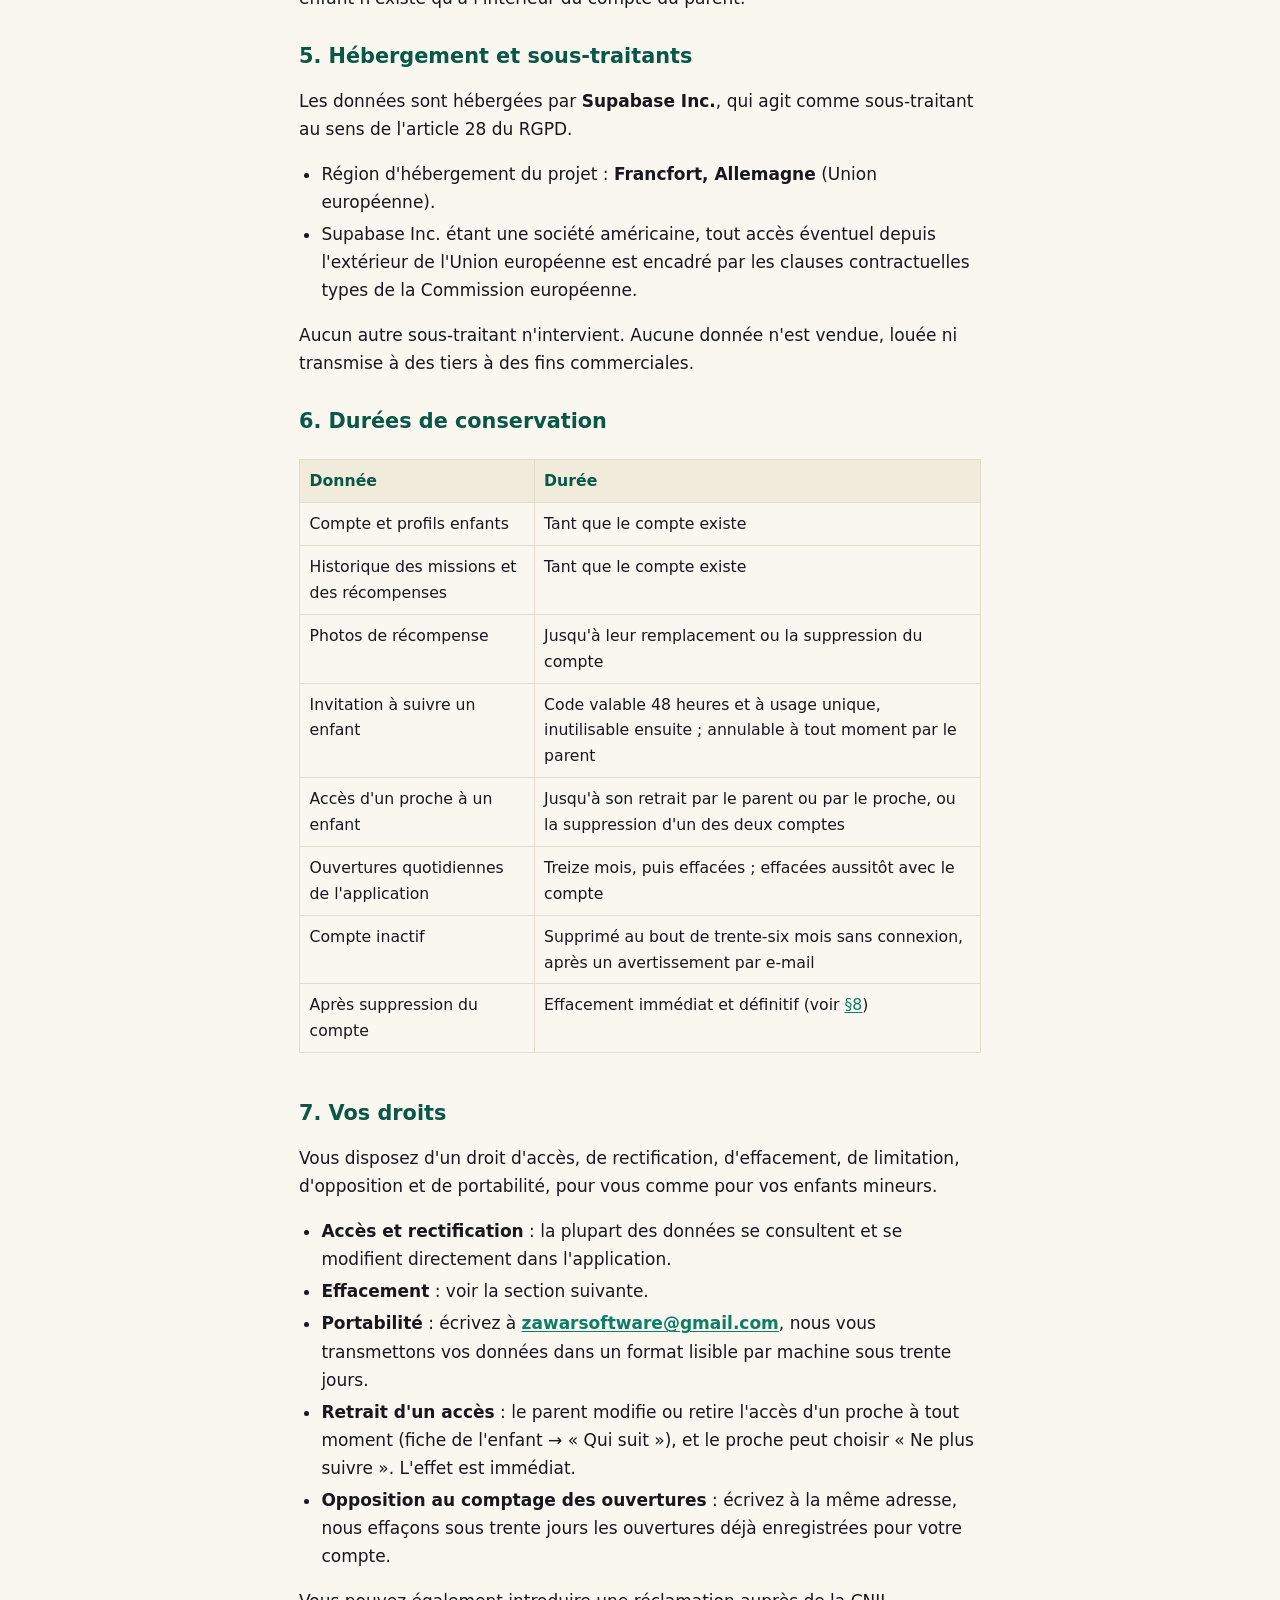
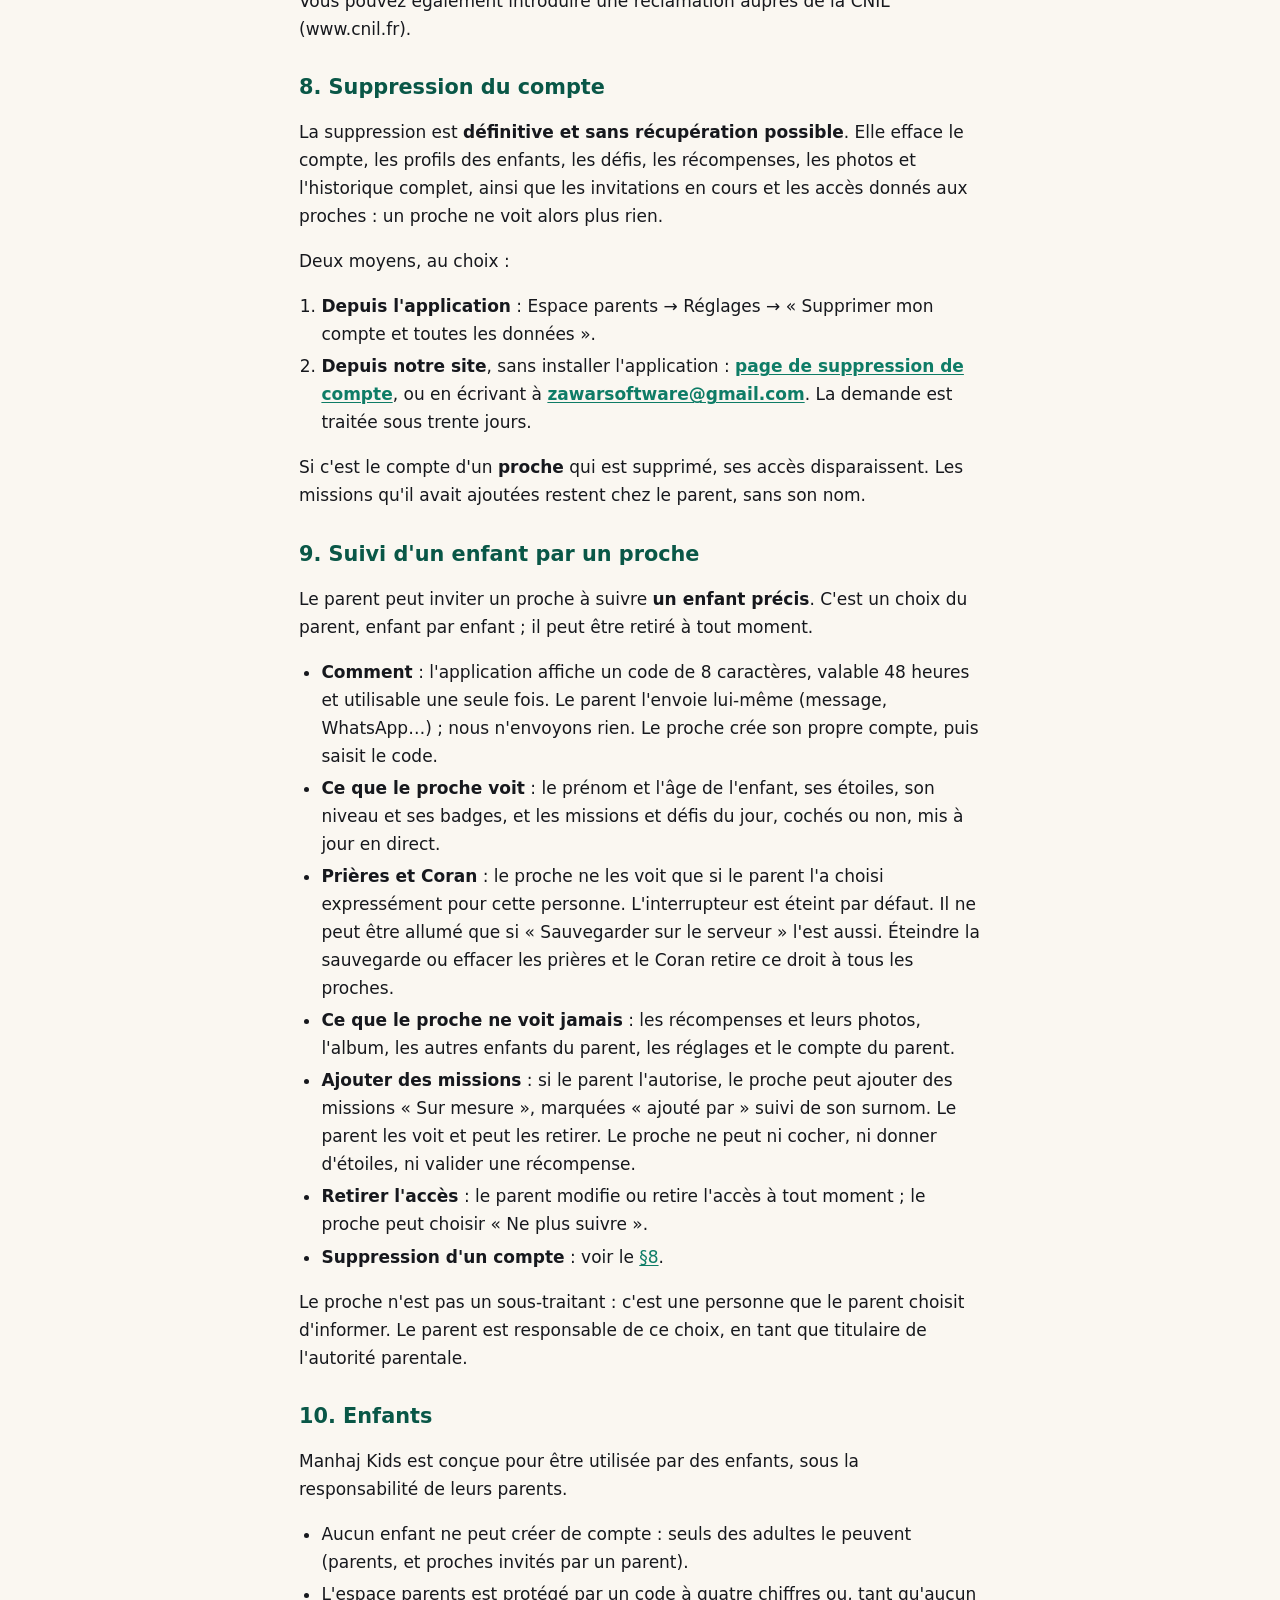
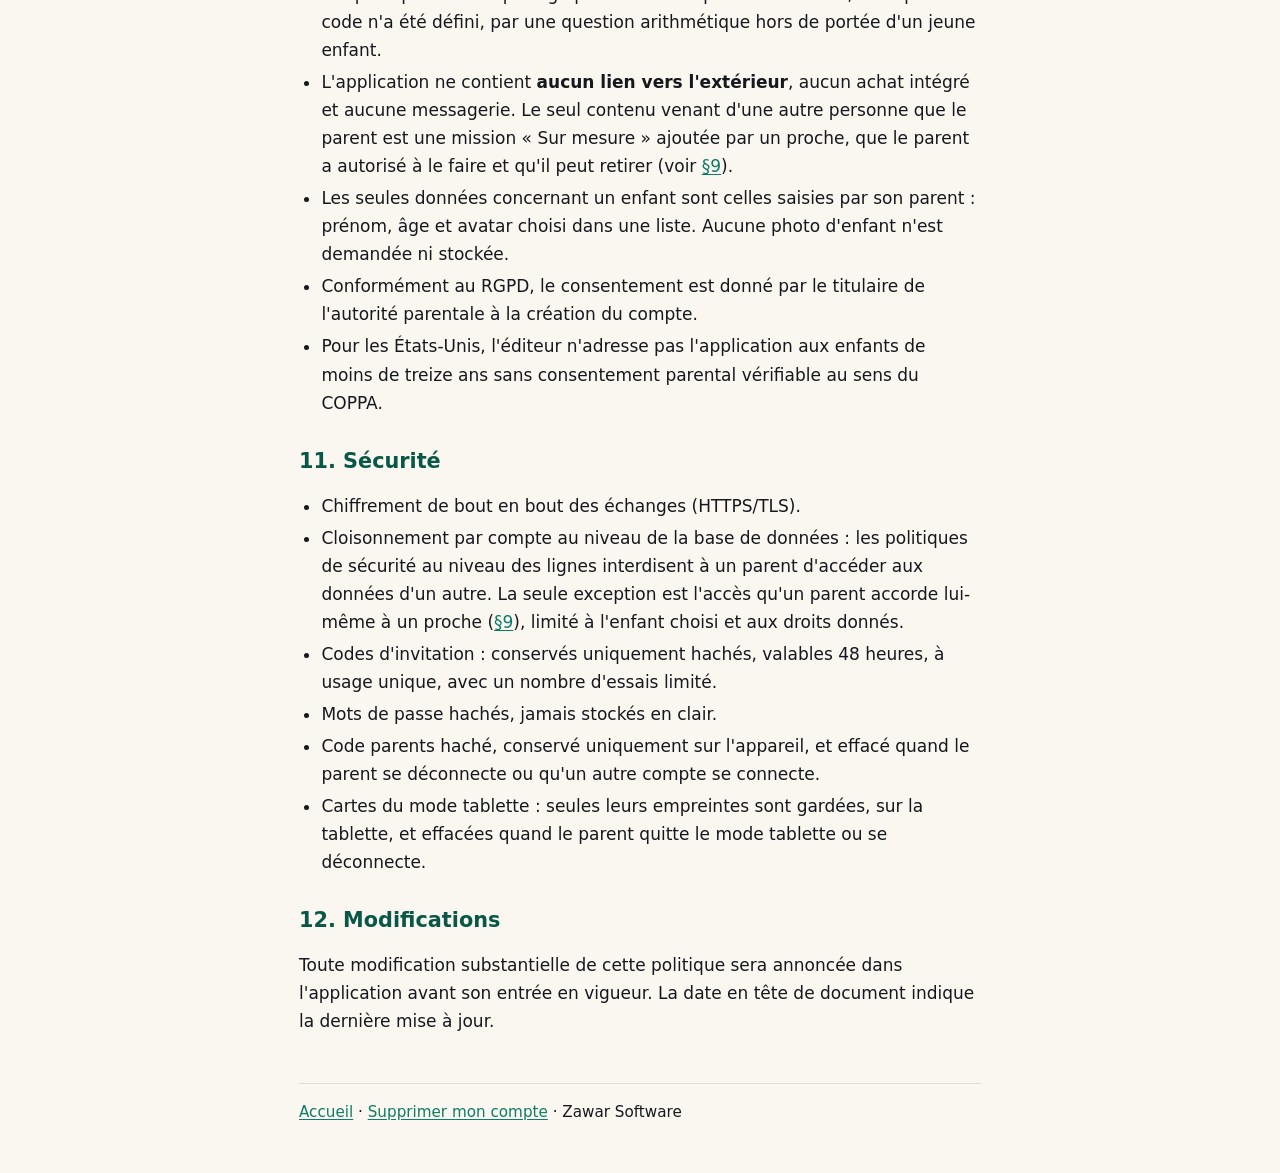
==== commit d100dd60: "La politique en ligne explique ce qu'un proche invité voit d'un enfant et comment le parent lui reti" ====
--- a/confidentialite/index.html
+++ b/confidentialite/index.html
@@ -13,7 +13,7 @@
 <header class="site"><img src="../icone.png" alt="" width="48" height="48"><a href="../">Manhaj Kids</a></header>
 <main>
 <h1>Politique de confidentialité — Manhaj Kids</h1>
-<p class="maj">Dernière mise à jour : 26 novembre 2026</p>
+<p class="maj">Dernière mise à jour : 27 novembre 2026</p>
 
 <h2>1. Responsable du traitement</h2>
 <p>L'application <strong>Manhaj Kids</strong> est éditée par <strong>Zawar Software</strong>, dont l'adresse est <strong>7 rue Saint-Christophe, 58120 Château-Chinon, France</strong>.</p>
@@ -21,6 +21,7 @@
 
 <h2>2. En un mot</h2>
 <p>Manhaj Kids <strong>ne contient aucune publicité, aucun outil tiers de mesure d'audience et aucun kit de développement tiers de suivi</strong>. Rien de ce que fait votre enfant dans l'application n'est transmis à un annonceur, à un réseau social ou à un service d'analyse. Les données qui quittent l'appareil sont celles nécessaires à la synchronisation entre vos appareils, plus une ligne par jour qui note que le compte a ouvert l'application (voir §3) ; elles vont chez notre seul sous-traitant technique, Supabase.</p>
+<p>Une seule chose peut être partagée avec une autre personne, et seulement si vous le décidez : <strong>le suivi d'un enfant par un proche</strong> (grand-parent, parent qui vit ailleurs), décrit au <a href="#suivi">§9</a>. Sans invitation de votre part, personne d'autre que vous ne voit votre famille.</p>
 
 <h2>3. Données collectées</h2>
 <p><strong>Compte parent</strong></p>
@@ -49,6 +50,14 @@
 <li>mode tablette (Android) : empreinte de chaque carte associée, calculée sur l'appareil (l'identifiant de la carte n'est jamais gardé en clair), et délai d'inactivité. Ces données ne quittent jamais la tablette.</li>
 <li>ouverture de l'application : une ligne par compte, par jour et par plateforme (Android, iPhone, web), avec le numéro de version de l'application. Elle ne contient rien de ce que fait l'enfant. Elle sert à compter les comptes qui utilisent l'application et à savoir quelles versions sont encore en circulation avant d'en demander la mise à jour.</li>
 </ul>
+<p><strong>Suivi par un proche (seulement si le parent invite quelqu'un)</strong></p>
+<ul>
+<li>compte du proche : adresse e-mail et mot de passe haché, comme un compte parent</li>
+<li>accès accordé : l'enfant concerné, le compte du proche, le surnom que le parent lui donne, ses droits (voir seulement, ajouter des missions, voir les prières et le Coran) et les dates</li>
+<li>invitation : code de 8 caractères conservé <strong>uniquement haché</strong> (jamais en clair), date d'expiration</li>
+<li>compteur d'essais de code, pour limiter les essais répétés</li>
+<li>missions « Sur mesure » ajoutées par le proche, avec la mention de son surnom</li>
+</ul>
 <p><strong>Ce que nous ne collectons pas</strong> : ni photo d'enfant, ni position, ni carnet d'adresses, ni identifiant publicitaire, ni donnée biométrique, ni historique de navigation.</p>
 
 <h2>4. Finalités et bases légales</h2>
@@ -59,6 +68,8 @@
 <tr><td>Afficher les missions et les étoiles de vos enfants</td><td>Exécution du contrat</td></tr>
 <tr><td>Synchroniser entre vos appareils</td><td>Exécution du contrat</td></tr>
 <tr><td>Assurer la sécurité du service</td><td>Intérêt légitime (art. 6.1.f)</td></tr>
+<tr><td>Laisser un proche suivre un enfant, à l'invitation du parent</td><td>Exécution du contrat : service demandé par le parent</td></tr>
+<tr><td>Montrer au proche les prières et le Coran de l'enfant, si le parent l'a choisi</td><td>Consentement explicite du parent (art. 9.2.a RGPD, données religieuses), retirable à tout moment</td></tr>
 <tr><td>Améliorer l'application et la garder à jour</td><td>Intérêt légitime : statistiques <strong>locales</strong> et comptage des ouvertures quotidiennes. L'éditeur ne consulte que des totaux calculés par le serveur (nombre de comptes, de missions cochées, de prières…), jamais les données d'une famille précise</td></tr>
 </tbody></table></div>
 <p>Les données des enfants sont saisies par le parent, sous sa responsabilité, dans le cadre de l'autorité parentale. Aucun enfant ne crée de compte : l'espace enfant n'existe qu'à l'intérieur du compte du parent.</p>
@@ -78,6 +89,8 @@
 <tr><td>Compte et profils enfants</td><td>Tant que le compte existe</td></tr>
 <tr><td>Historique des missions et des récompenses</td><td>Tant que le compte existe</td></tr>
 <tr><td>Photos de récompense</td><td>Jusqu'à leur remplacement ou la suppression du compte</td></tr>
+<tr><td>Invitation à suivre un enfant</td><td>Code valable 48 heures et à usage unique, inutilisable ensuite ; annulable à tout moment par le parent</td></tr>
+<tr><td>Accès d'un proche à un enfant</td><td>Jusqu'à son retrait par le parent ou par le proche, ou la suppression d'un des deux comptes</td></tr>
 <tr><td>Ouvertures quotidiennes de l'application</td><td>Treize mois, puis effacées ; effacées aussitôt avec le compte</td></tr>
 <tr><td>Compte inactif</td><td>Supprimé au bout de trente-six mois sans connexion, après un avertissement par e-mail</td></tr>
 <tr><td>Après suppression du compte</td><td>Effacement immédiat et définitif (voir <a href="#suppression">§8</a>)</td></tr>
@@ -89,39 +102,56 @@
 <li><strong>Accès et rectification</strong> : la plupart des données se consultent et se modifient directement dans l'application.</li>
 <li><strong>Effacement</strong> : voir la section suivante.</li>
 <li><strong>Portabilité</strong> : écrivez à <strong><a href="mailto:zawarsoftware@gmail.com">zawarsoftware@gmail.com</a></strong>, nous vous transmettons vos données dans un format lisible par machine sous trente jours.</li>
+<li><strong>Retrait d'un accès</strong> : le parent modifie ou retire l'accès d'un proche à tout moment (fiche de l'enfant → « Qui suit »), et le proche peut choisir « Ne plus suivre ». L'effet est immédiat.</li>
 <li><strong>Opposition au comptage des ouvertures</strong> : écrivez à la même adresse, nous effaçons sous trente jours les ouvertures déjà enregistrées pour votre compte.</li>
 </ul>
 <p>Vous pouvez également introduire une réclamation auprès de la CNIL (www.cnil.fr).</p>
 
 <h2 id="suppression">8. Suppression du compte</h2>
-<p>La suppression est <strong>définitive et sans récupération possible</strong>. Elle efface le compte, les profils des enfants, les défis, les récompenses, les photos et l'historique complet.</p>
+<p>La suppression est <strong>définitive et sans récupération possible</strong>. Elle efface le compte, les profils des enfants, les défis, les récompenses, les photos et l'historique complet, ainsi que les invitations en cours et les accès donnés aux proches : un proche ne voit alors plus rien.</p>
 <p>Deux moyens, au choix :</p>
 <ol>
 <li><strong>Depuis l'application</strong> : Espace parents → Réglages → « Supprimer mon compte et toutes les données ».</li>
 <li><strong>Depuis notre site</strong>, sans installer l'application : <strong><a href="../supprimer-mon-compte/">page de suppression de compte</a></strong>, ou en écrivant à <strong><a href="mailto:zawarsoftware@gmail.com">zawarsoftware@gmail.com</a></strong>. La demande est traitée sous trente jours.</li>
 </ol>
 
-<h2>9. Enfants</h2>
+<p>Si c'est le compte d'un <strong>proche</strong> qui est supprimé, ses accès disparaissent. Les missions qu'il avait ajoutées restent chez le parent, sans son nom.</p>
+
+<h2 id="suivi">9. Suivi d'un enfant par un proche</h2>
+<p>Le parent peut inviter un proche à suivre <strong>un enfant précis</strong>. C'est un choix du parent, enfant par enfant ; il peut être retiré à tout moment.</p>
+<ul>
+<li><strong>Comment</strong> : l'application affiche un code de 8 caractères, valable 48 heures et utilisable une seule fois. Le parent l'envoie lui-même (message, WhatsApp…) ; nous n'envoyons rien. Le proche crée son propre compte, puis saisit le code.</li>
+<li><strong>Ce que le proche voit</strong> : le prénom et l'âge de l'enfant, ses étoiles, son niveau et ses badges, et les missions et défis du jour, cochés ou non, mis à jour en direct.</li>
+<li><strong>Prières et Coran</strong> : le proche ne les voit que si le parent l'a choisi expressément pour cette personne. L'interrupteur est éteint par défaut. Il ne peut être allumé que si « Sauvegarder sur le serveur » l'est aussi. Éteindre la sauvegarde ou effacer les prières et le Coran retire ce droit à tous les proches.</li>
+<li><strong>Ce que le proche ne voit jamais</strong> : les récompenses et leurs photos, l'album, les autres enfants du parent, les réglages et le compte du parent.</li>
+<li><strong>Ajouter des missions</strong> : si le parent l'autorise, le proche peut ajouter des missions « Sur mesure », marquées « ajouté par » suivi de son surnom. Le parent les voit et peut les retirer. Le proche ne peut ni cocher, ni donner d'étoiles, ni valider une récompense.</li>
+<li><strong>Retirer l'accès</strong> : le parent modifie ou retire l'accès à tout moment ; le proche peut choisir « Ne plus suivre ».</li>
+<li><strong>Suppression d'un compte</strong> : voir le <a href="#suppression">§8</a>.</li>
+</ul>
+<p>Le proche n'est pas un sous-traitant : c'est une personne que le parent choisit d'informer. Le parent est responsable de ce choix, en tant que titulaire de l'autorité parentale.</p>
+
+<h2>10. Enfants</h2>
 <p>Manhaj Kids est conçue pour être utilisée par des enfants, sous la responsabilité de leurs parents.</p>
 <ul>
-<li>Aucun enfant ne peut créer de compte : seuls les parents le peuvent.</li>
+<li>Aucun enfant ne peut créer de compte : seuls des adultes le peuvent (parents, et proches invités par un parent).</li>
 <li>L'espace parents est protégé par un code à quatre chiffres ou, tant qu'aucun code n'a été défini, par une question arithmétique hors de portée d'un jeune enfant.</li>
-<li>L'application ne contient <strong>aucun lien vers l'extérieur</strong>, aucun achat intégré, aucune messagerie et aucun contenu généré par d'autres utilisateurs.</li>
+<li>L'application ne contient <strong>aucun lien vers l'extérieur</strong>, aucun achat intégré et aucune messagerie. Le seul contenu venant d'une autre personne que le parent est une mission « Sur mesure » ajoutée par un proche, que le parent a autorisé à le faire et qu'il peut retirer (voir <a href="#suivi">§9</a>).</li>
 <li>Les seules données concernant un enfant sont celles saisies par son parent : prénom, âge et avatar choisi dans une liste. Aucune photo d'enfant n'est demandée ni stockée.</li>
 <li>Conformément au RGPD, le consentement est donné par le titulaire de l'autorité parentale à la création du compte.</li>
 <li>Pour les États-Unis, l'éditeur n'adresse pas l'application aux enfants de moins de treize ans sans consentement parental vérifiable au sens du COPPA.</li>
 </ul>
 
-<h2>10. Sécurité</h2>
+<h2>11. Sécurité</h2>
 <ul>
 <li>Chiffrement de bout en bout des échanges (HTTPS/TLS).</li>
-<li>Cloisonnement par compte au niveau de la base de données : les politiques de sécurité au niveau des lignes interdisent à un parent d'accéder aux données d'un autre.</li>
+<li>Cloisonnement par compte au niveau de la base de données : les politiques de sécurité au niveau des lignes interdisent à un parent d'accéder aux données d'un autre. La seule exception est l'accès qu'un parent accorde lui-même à un proche (<a href="#suivi">§9</a>), limité à l'enfant choisi et aux droits donnés.</li>
+<li>Codes d'invitation : conservés uniquement hachés, valables 48 heures, à usage unique, avec un nombre d'essais limité.</li>
 <li>Mots de passe hachés, jamais stockés en clair.</li>
 <li>Code parents haché, conservé uniquement sur l'appareil, et effacé quand le parent se déconnecte ou qu'un autre compte se connecte.</li>
 <li>Cartes du mode tablette : seules leurs empreintes sont gardées, sur la tablette, et effacées quand le parent quitte le mode tablette ou se déconnecte.</li>
 </ul>
 
-<h2>11. Modifications</h2>
+<h2>12. Modifications</h2>
 <p>Toute modification substantielle de cette politique sera annoncée dans l'application avant son entrée en vigueur. La date en tête de document indique la dernière mise à jour.</p>
 </main>
 <footer><a href="../">Accueil</a> · <a href="../supprimer-mon-compte/">Supprimer mon compte</a> · Zawar Software</footer>
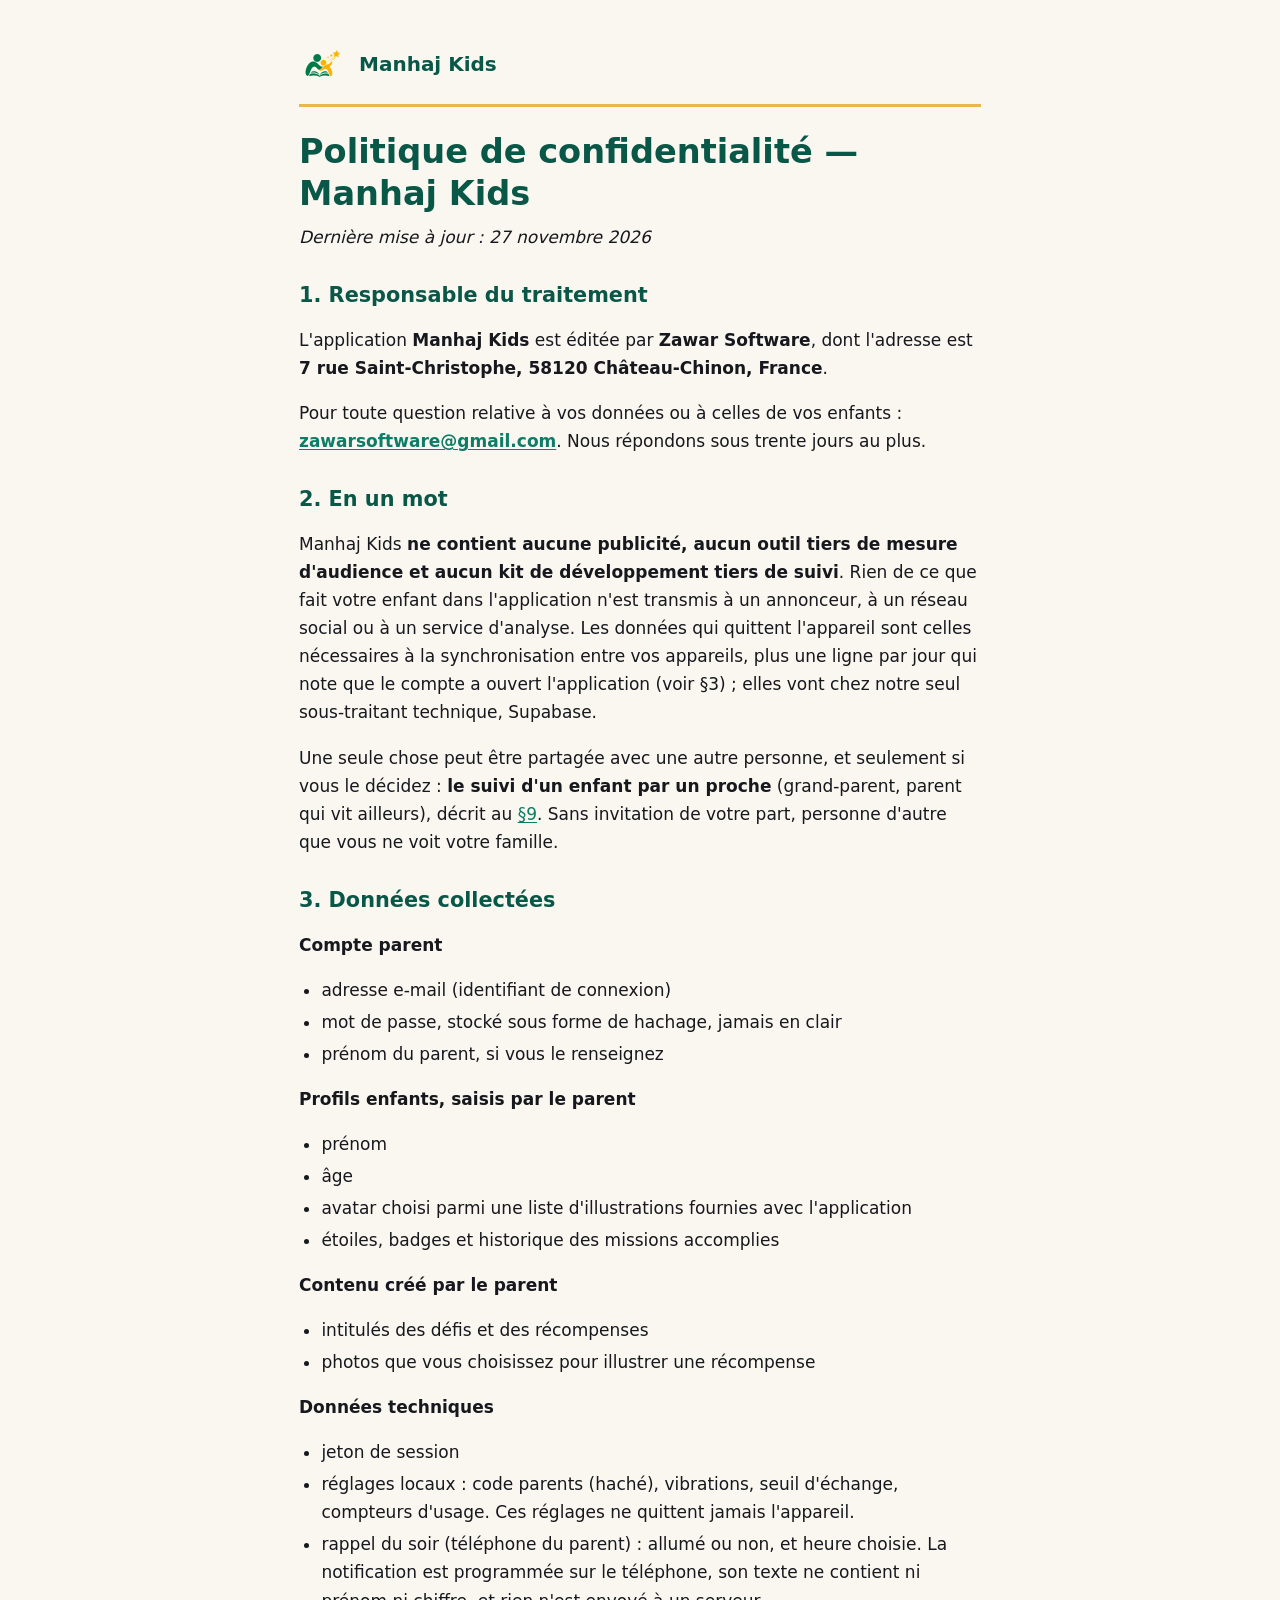
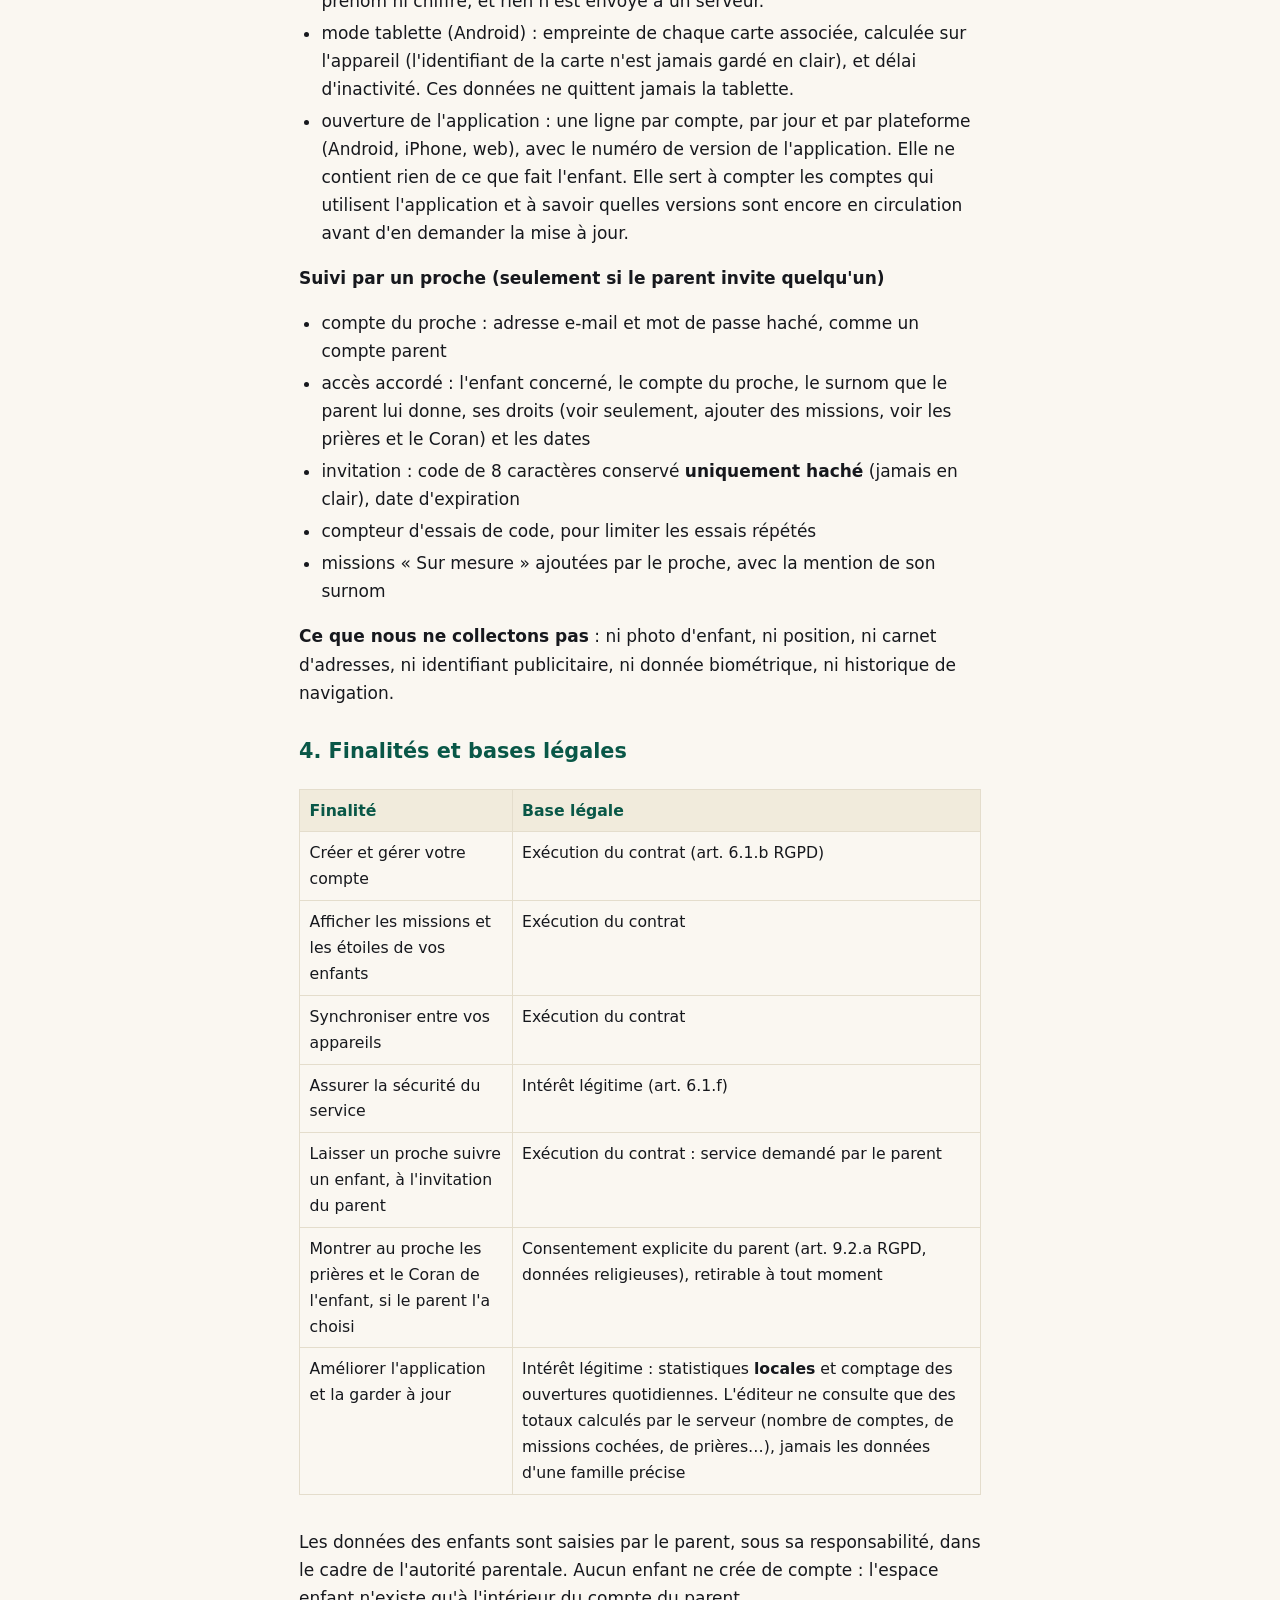
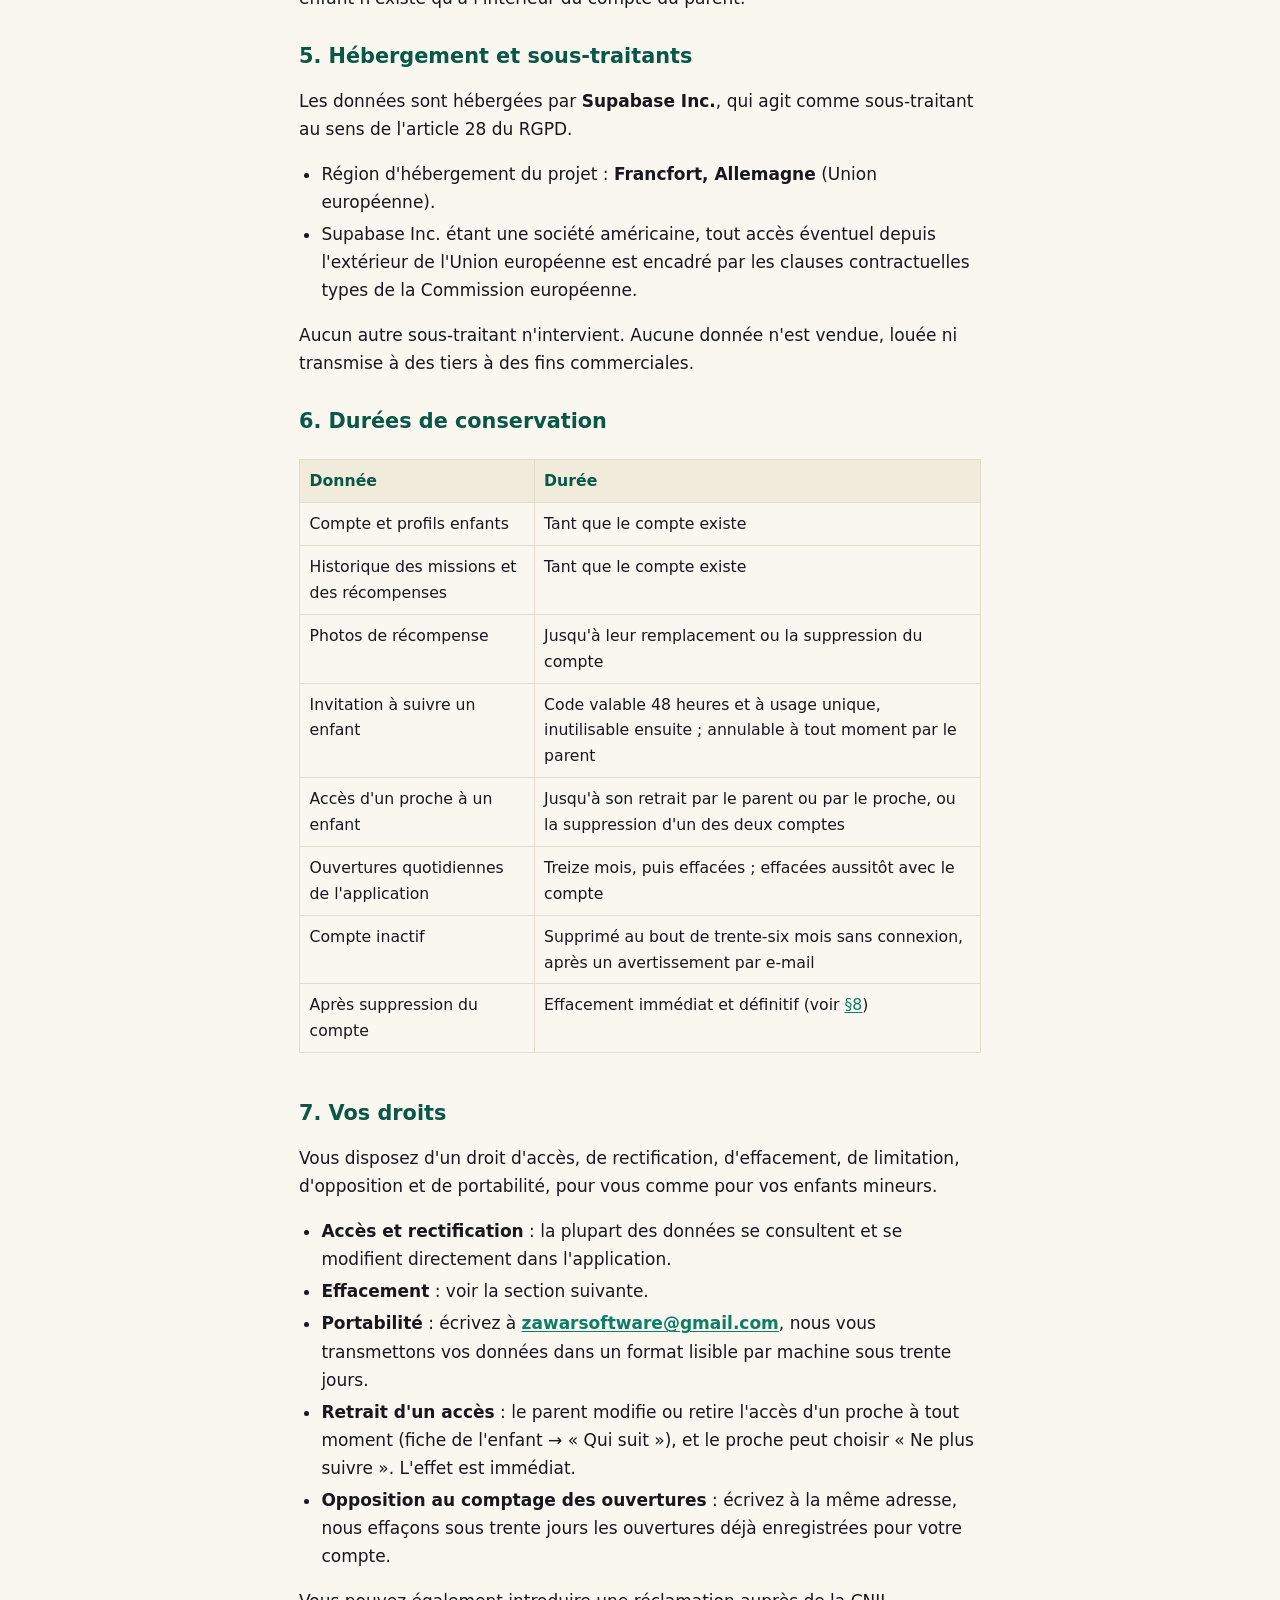
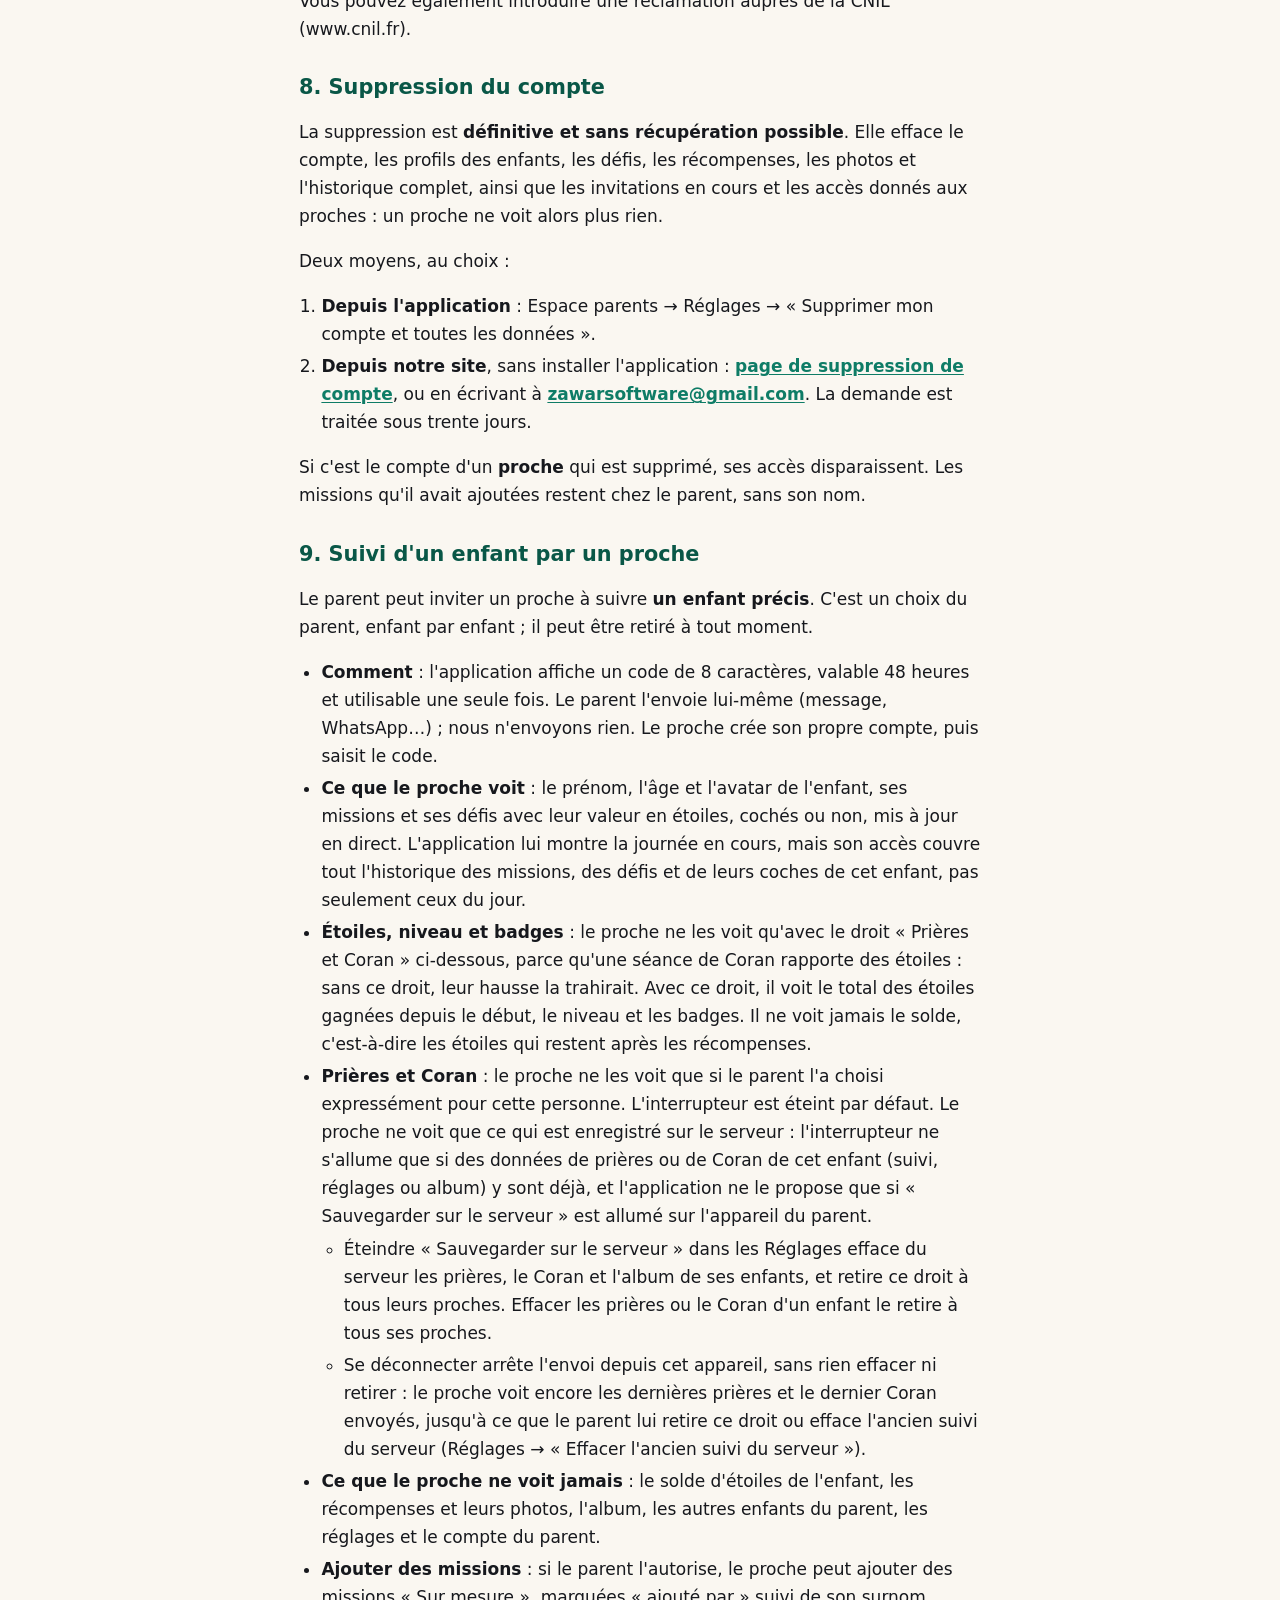
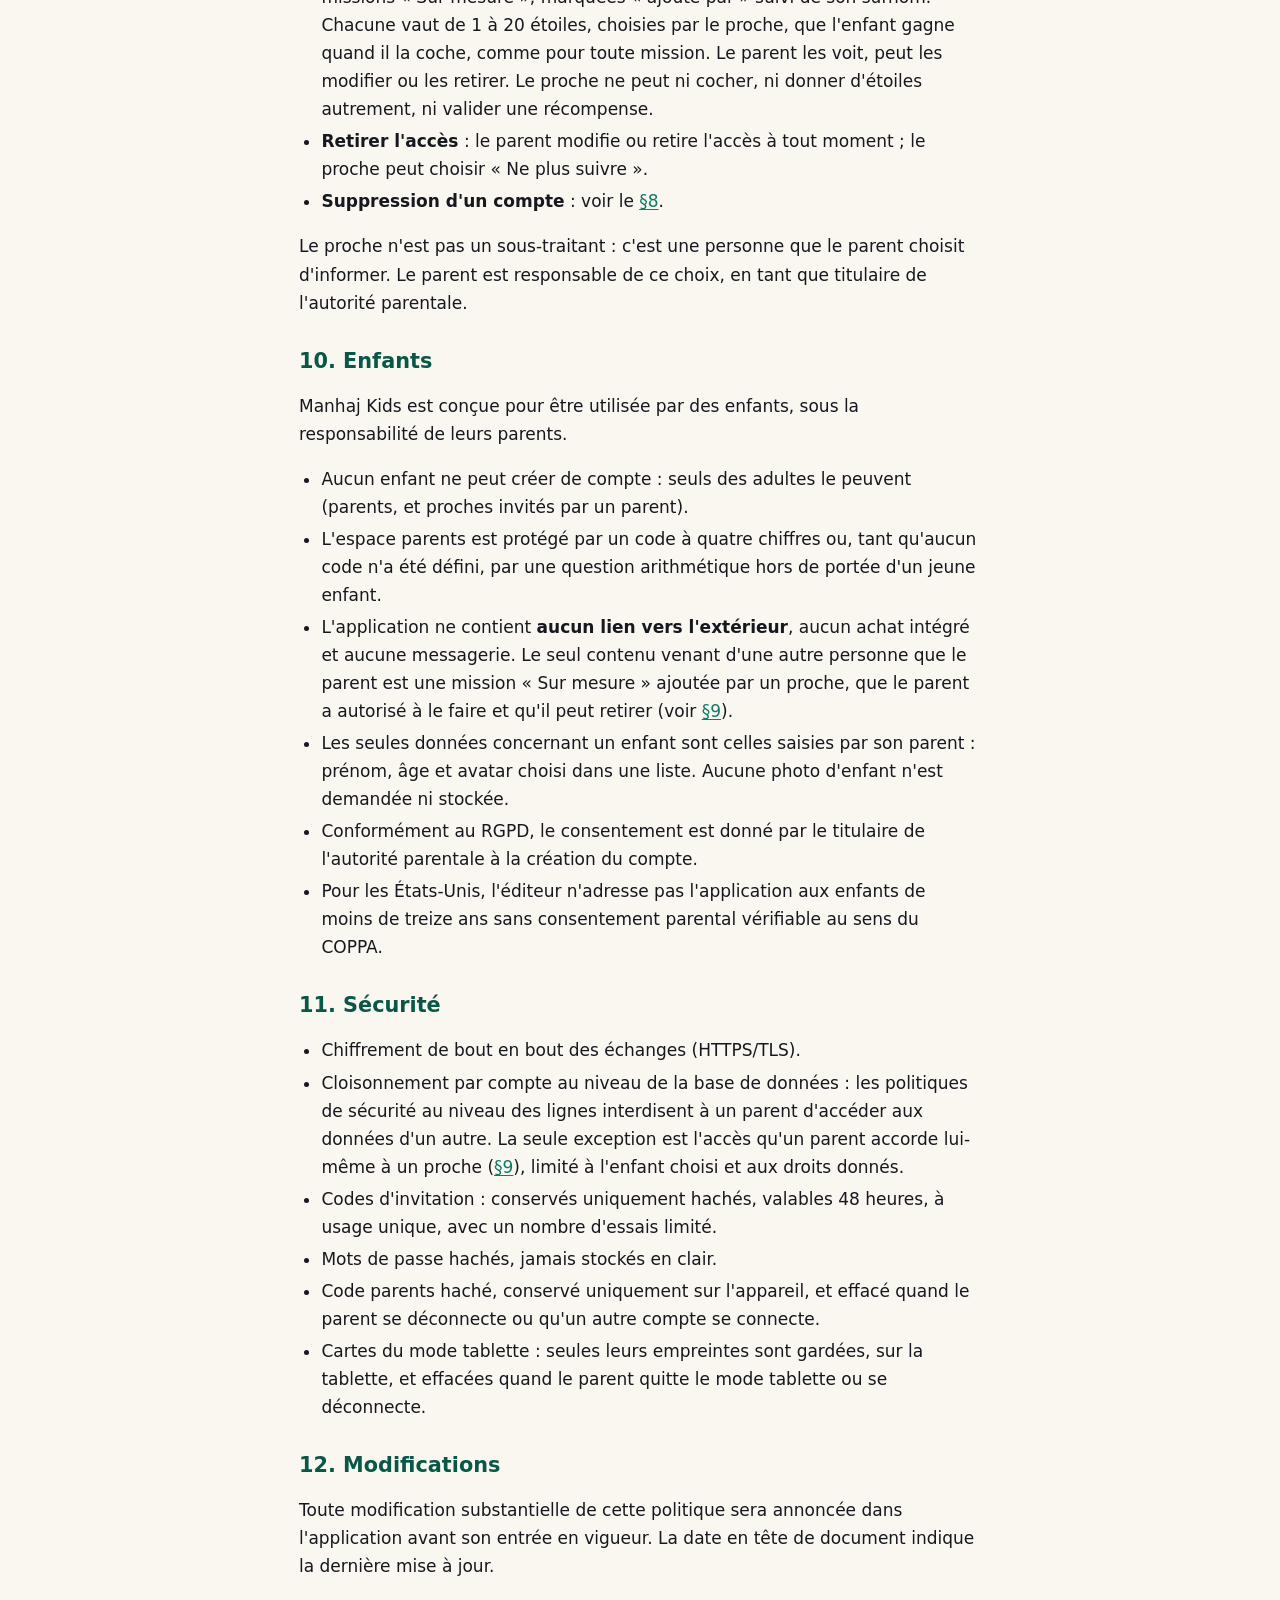
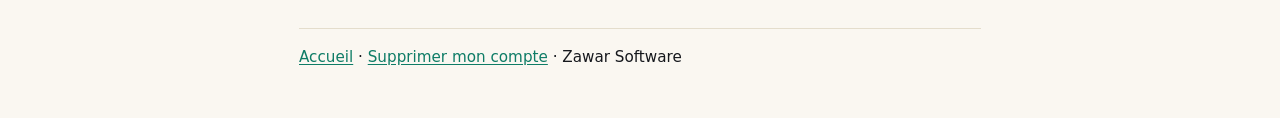
==== commit 0e450a9b: "La politique en ligne dit qu'un proche ne voit les étoiles et les badges de l'enfant qu'avec le droi" ====
--- a/confidentialite/index.html
+++ b/confidentialite/index.html
@@ -121,10 +121,15 @@
 <p>Le parent peut inviter un proche à suivre <strong>un enfant précis</strong>. C'est un choix du parent, enfant par enfant ; il peut être retiré à tout moment.</p>
 <ul>
 <li><strong>Comment</strong> : l'application affiche un code de 8 caractères, valable 48 heures et utilisable une seule fois. Le parent l'envoie lui-même (message, WhatsApp…) ; nous n'envoyons rien. Le proche crée son propre compte, puis saisit le code.</li>
-<li><strong>Ce que le proche voit</strong> : le prénom et l'âge de l'enfant, ses étoiles, son niveau et ses badges, et les missions et défis du jour, cochés ou non, mis à jour en direct.</li>
-<li><strong>Prières et Coran</strong> : le proche ne les voit que si le parent l'a choisi expressément pour cette personne. L'interrupteur est éteint par défaut. Il ne peut être allumé que si « Sauvegarder sur le serveur » l'est aussi. Éteindre la sauvegarde ou effacer les prières et le Coran retire ce droit à tous les proches.</li>
-<li><strong>Ce que le proche ne voit jamais</strong> : les récompenses et leurs photos, l'album, les autres enfants du parent, les réglages et le compte du parent.</li>
-<li><strong>Ajouter des missions</strong> : si le parent l'autorise, le proche peut ajouter des missions « Sur mesure », marquées « ajouté par » suivi de son surnom. Le parent les voit et peut les retirer. Le proche ne peut ni cocher, ni donner d'étoiles, ni valider une récompense.</li>
+<li><strong>Ce que le proche voit</strong> : le prénom, l'âge et l'avatar de l'enfant, ses missions et ses défis avec leur valeur en étoiles, cochés ou non, mis à jour en direct. L'application lui montre la journée en cours, mais son accès couvre tout l'historique des missions, des défis et de leurs coches de cet enfant, pas seulement ceux du jour.</li>
+<li><strong>Étoiles, niveau et badges</strong> : le proche ne les voit qu'avec le droit « Prières et Coran » ci-dessous, parce qu'une séance de Coran rapporte des étoiles : sans ce droit, leur hausse la trahirait. Avec ce droit, il voit le total des étoiles gagnées depuis le début, le niveau et les badges. Il ne voit jamais le solde, c'est-à-dire les étoiles qui restent après les récompenses.</li>
+<li><strong>Prières et Coran</strong> : le proche ne les voit que si le parent l'a choisi expressément pour cette personne. L'interrupteur est éteint par défaut. Le proche ne voit que ce qui est enregistré sur le serveur : l'interrupteur ne s'allume que si des données de prières ou de Coran de cet enfant (suivi, réglages ou album) y sont déjà, et l'application ne le propose que si « Sauvegarder sur le serveur » est allumé sur l'appareil du parent.
+<ul>
+<li>Éteindre « Sauvegarder sur le serveur » dans les Réglages efface du serveur les prières, le Coran et l'album de ses enfants, et retire ce droit à tous leurs proches. Effacer les prières ou le Coran d'un enfant le retire à tous ses proches.</li>
+<li>Se déconnecter arrête l'envoi depuis cet appareil, sans rien effacer ni retirer : le proche voit encore les dernières prières et le dernier Coran envoyés, jusqu'à ce que le parent lui retire ce droit ou efface l'ancien suivi du serveur (Réglages → « Effacer l'ancien suivi du serveur »).</li>
+</ul></li>
+<li><strong>Ce que le proche ne voit jamais</strong> : le solde d'étoiles de l'enfant, les récompenses et leurs photos, l'album, les autres enfants du parent, les réglages et le compte du parent.</li>
+<li><strong>Ajouter des missions</strong> : si le parent l'autorise, le proche peut ajouter des missions « Sur mesure », marquées « ajouté par » suivi de son surnom. Chacune vaut de 1 à 20 étoiles, choisies par le proche, que l'enfant gagne quand il la coche, comme pour toute mission. Le parent les voit, peut les modifier ou les retirer. Le proche ne peut ni cocher, ni donner d'étoiles autrement, ni valider une récompense.</li>
 <li><strong>Retirer l'accès</strong> : le parent modifie ou retire l'accès à tout moment ; le proche peut choisir « Ne plus suivre ».</li>
 <li><strong>Suppression d'un compte</strong> : voir le <a href="#suppression">§8</a>.</li>
 </ul>
